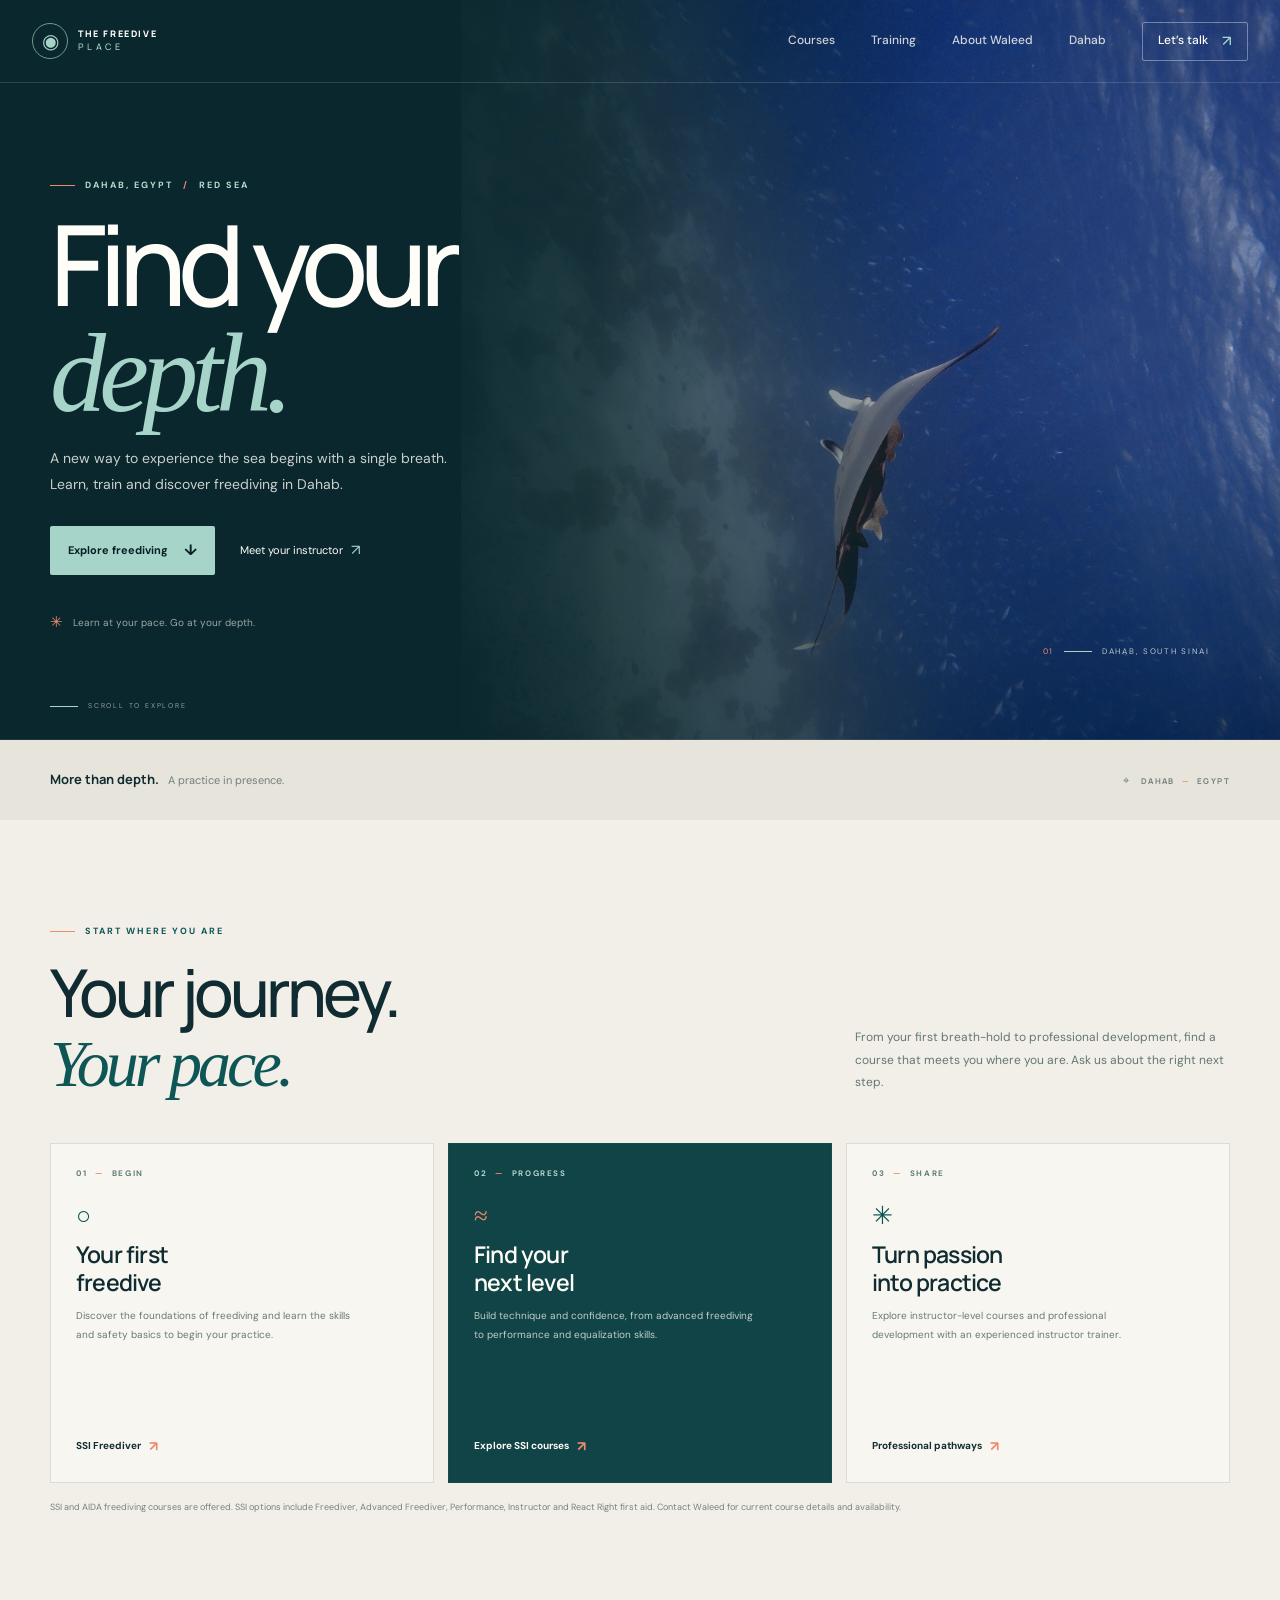
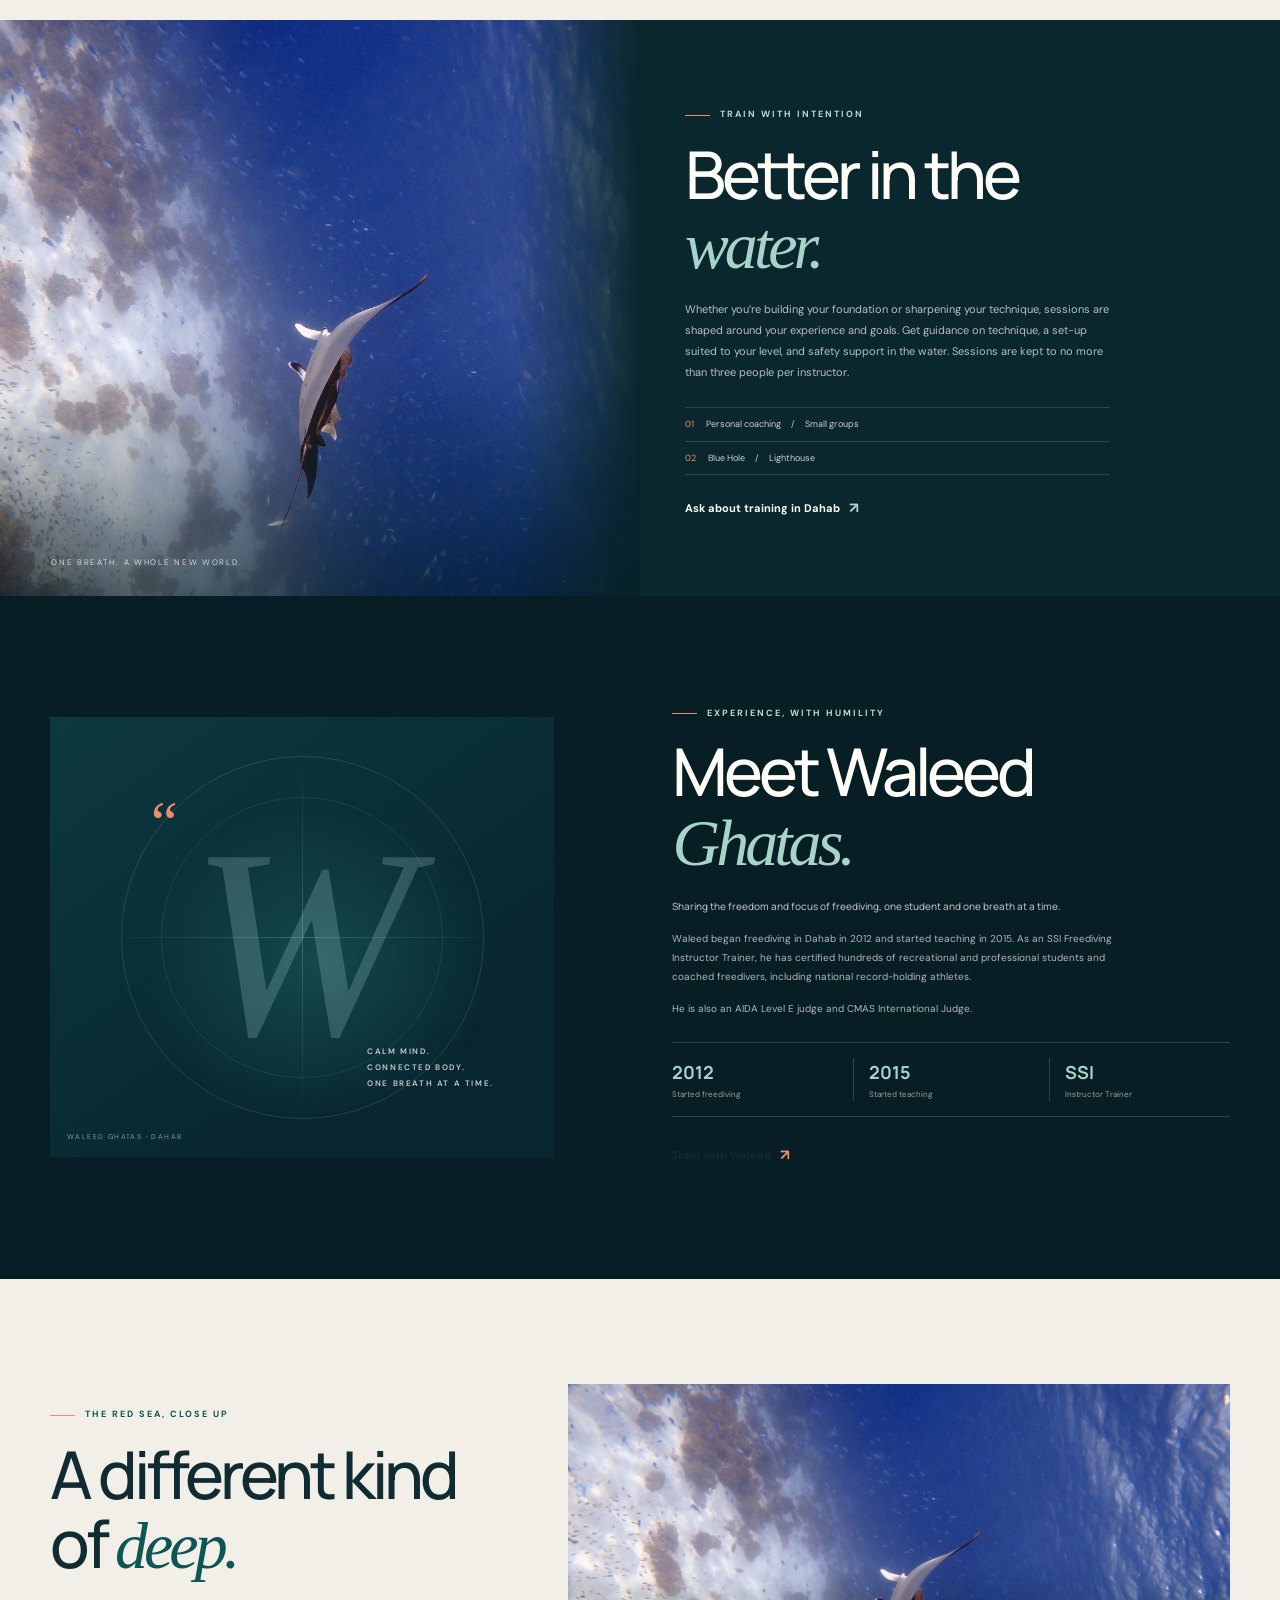
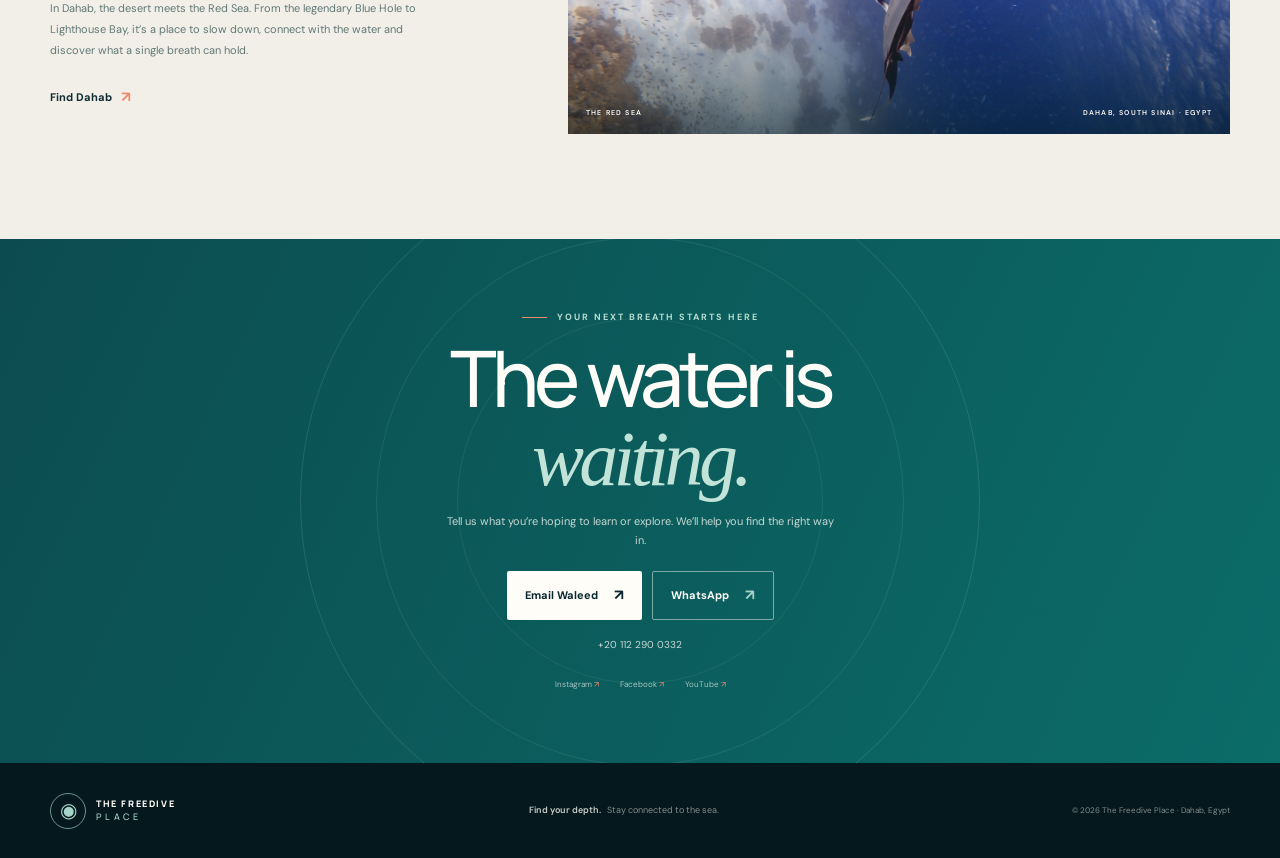
==== index.html @ df049357 "Build The Freedive Place website Co-authored-by: Copilot App <223556219+Copilot@users.noreply.github" ====
<!doctype html>
<html lang="en">
  <head>
    <meta charset="utf-8">
    <meta name="viewport" content="width=device-width, initial-scale=1">
    <meta name="theme-color" content="#09272d">
    <meta name="description" content="Learn and train with The Freedive Place in Dahab, Egypt. Freediving courses and personal coaching with SSI Instructor Trainer Waleed Ghatas.">
    <meta property="og:type" content="website">
    <meta property="og:title" content="The Freedive Place — Freediving in Dahab">
    <meta property="og:description" content="Find your depth in Dahab, Egypt. Learn and train with SSI Freediving Instructor Trainer Waleed Ghatas.">
    <meta property="og:url" content="https://www.thefreediveplace.com/">
    <meta property="og:image" content="https://www.thefreediveplace.com/assets/red-sea-hero.jpg">
    <title>The Freedive Place | Freediving in Dahab, Egypt</title>
    <link rel="canonical" href="https://www.thefreediveplace.com/">
    <link rel="icon" href="favicon.svg" type="image/svg+xml">
    <link rel="preconnect" href="https://fonts.googleapis.com">
    <link rel="preconnect" href="https://fonts.gstatic.com" crossorigin>
    <link href="https://fonts.googleapis.com/css2?family=DM+Sans:wght@400;500;600;700&family=Manrope:wght@400;500;600;700;800&display=swap" rel="stylesheet">
    <link rel="stylesheet" href="styles.css">
    <script type="application/ld+json">
      {
        "@context": "https://schema.org",
        "@type": "SportsActivityLocation",
        "name": "The Freedive Place",
        "url": "https://www.thefreediveplace.com/",
        "description": "Freediving courses and coaching in Dahab, Egypt.",
        "email": "thefreediveplace@gmail.com",
        "telephone": "+201122900332",
        "address": {
          "@type": "PostalAddress",
          "addressLocality": "Dahab",
          "addressCountry": "EG"
        },
        "founder": {
          "@type": "Person",
          "name": "Waleed Ghatas",
          "jobTitle": "SSI Freediving Instructor Trainer"
        },
        "sameAs": [
          "https://www.instagram.com/thefreediveplace/",
          "https://www.facebook.com/thefreediveplace/",
          "https://www.youtube.com/channel/UCHoZJzCYX-zK6I-40o0Cqgw"
        ]
      }
    </script>
    <script src="script.js" defer></script>
  </head>
  <body>
    <a class="skip-link" href="#main">Skip to content</a>

    <header class="site-header">
      <div class="header-inner">
        <a class="brand" href="#home" aria-label="The Freedive Place home">
          <span class="brand-icon" aria-hidden="true">◉</span>
          <span class="brand-name">THE FREEDIVE<br><span>PLACE</span></span>
        </a>
        <button class="menu-toggle" type="button" aria-expanded="false" aria-controls="site-navigation">
          <span class="sr-only">Open menu</span><span></span><span></span>
        </button>
        <nav class="site-nav" id="site-navigation" aria-label="Main navigation">
          <a href="#courses">Courses</a>
          <a href="#training">Training</a>
          <a href="#about">About Waleed</a>
          <a href="#dahab">Dahab</a>
          <a class="nav-contact" href="#contact">Let’s talk <span aria-hidden="true">↗</span></a>
        </nav>
      </div>
    </header>

    <main id="main">
      <section class="hero" id="home" aria-labelledby="hero-title">
        <img class="hero-photo" src="assets/red-sea-hero.jpg" alt="Freediver ascending through the clear blue water of Dahab" fetchpriority="high">
        <div class="hero-shade"></div>
        <div class="hero-content page-width">
          <p class="eyebrow"><span class="eyebrow-mark"></span> DAHAB, EGYPT <span class="eyebrow-separator">/</span> RED SEA</p>
          <h1 id="hero-title">Find your<br><em>depth.</em></h1>
          <p class="hero-description">A new way to experience the sea begins with a single breath. Learn, train and discover freediving in Dahab.</p>
          <div class="hero-actions">
            <a class="button button-primary" href="#courses">Explore freediving <span aria-hidden="true">↓</span></a>
            <a class="hero-link" href="#about">Meet your instructor <span aria-hidden="true">↗</span></a>
          </div>
          <div class="hero-note"><span aria-hidden="true">✳</span> Learn at your pace. Go at your depth.</div>
        </div>
        <div class="hero-index" aria-hidden="true"><span>01</span><i></i> DAHAB, SOUTH SINAI</div>
        <a class="scroll-cue" href="#courses" aria-label="Scroll to courses"><span></span> SCROLL TO EXPLORE</a>
      </section>

      <section class="intro-bar" aria-label="The Freedive Place">
        <div class="page-width intro-inner">
          <p>More than depth. <span>A practice in presence.</span></p>
          <p class="intro-location"><span aria-hidden="true">⌖</span> DAHAB <i>—</i> EGYPT</p>
        </div>
      </section>

      <section class="courses section-pad" id="courses" aria-labelledby="courses-title">
        <div class="page-width">
          <div class="section-heading">
            <div>
              <p class="eyebrow eyebrow-dark"><span class="eyebrow-mark"></span> START WHERE YOU ARE</p>
              <h2 id="courses-title">Your journey.<br><em>Your pace.</em></h2>
            </div>
            <p class="section-intro">From your first breath-hold to professional development, find a course that meets you where you are. Ask us about the right next step.</p>
          </div>

          <div class="course-grid">
            <article class="course-card">
              <span class="course-number">01 <i>—</i> BEGIN</span>
              <span class="course-icon" aria-hidden="true">○</span>
              <h3>Your first<br>freedive</h3>
              <p>Discover the foundations of freediving and learn the skills and safety basics to begin your practice.</p>
              <a href="#contact" class="card-link">SSI Freediver <span aria-hidden="true">↗</span></a>
            </article>
            <article class="course-card course-card-featured">
              <span class="course-number">02 <i>—</i> PROGRESS</span>
              <span class="course-icon" aria-hidden="true">≈</span>
              <h3>Find your<br>next level</h3>
              <p>Build technique and confidence, from advanced freediving to performance and equalization skills.</p>
              <a href="#contact" class="card-link">Explore SSI courses <span aria-hidden="true">↗</span></a>
            </article>
            <article class="course-card">
              <span class="course-number">03 <i>—</i> SHARE</span>
              <span class="course-icon" aria-hidden="true">✳</span>
              <h3>Turn passion<br>into practice</h3>
              <p>Explore instructor-level courses and professional development with an experienced instructor trainer.</p>
              <a href="#contact" class="card-link">Professional pathways <span aria-hidden="true">↗</span></a>
            </article>
          </div>
          <p class="course-footnote">SSI and AIDA freediving courses are offered. SSI options include Freediver, Advanced Freediver, Performance, Instructor and React Right first aid. Contact Waleed for current course details and availability.</p>
        </div>
      </section>

      <section class="training" id="training" aria-labelledby="training-title">
        <div class="training-image">
          <img src="assets/red-sea-hero.jpg" alt="" loading="lazy">
          <span class="image-caption">ONE BREATH. A WHOLE NEW WORLD.</span>
        </div>
        <div class="training-copy">
          <p class="eyebrow"><span class="eyebrow-mark"></span> TRAIN WITH INTENTION</p>
          <h2 id="training-title">Better in the<br><em>water.</em></h2>
          <p>Whether you’re building your foundation or sharpening your technique, sessions are shaped around your experience and goals. Get guidance on technique, a set-up suited to your level, and safety support in the water. Sessions are kept to no more than three people per instructor.</p>
          <p class="training-detail"><span>01</span> Personal coaching <span class="detail-divider">/</span> Small groups</p>
          <p class="training-detail"><span>02</span> Blue Hole <span class="detail-divider">/</span> Lighthouse</p>
          <a class="text-link text-link-light" href="#contact">Ask about training in Dahab <span aria-hidden="true">↗</span></a>
        </div>
      </section>

      <section class="about section-pad" id="about" aria-labelledby="about-title">
        <div class="page-width about-inner">
          <div class="about-visual" aria-hidden="true">
            <div class="about-ring"></div>
            <span class="about-initial">W</span>
            <span class="about-quote">“</span>
            <p>CALM MIND.<br>CONNECTED BODY.<br>ONE BREATH AT A TIME.</p>
            <span class="about-visual-caption">WALEED GHATAS <i>·</i> DAHAB</span>
          </div>
          <div class="about-copy">
            <p class="eyebrow"><span class="eyebrow-mark"></span> EXPERIENCE, WITH HUMILITY</p>
            <h2 id="about-title">Meet Waleed<br><em>Ghatas.</em></h2>
            <p class="about-lede">Sharing the freedom and focus of freediving, one student and one breath at a time.</p>
            <p>Waleed began freediving in Dahab in 2012 and started teaching in 2015. As an SSI Freediving Instructor Trainer, he has certified hundreds of recreational and professional students and coached freedivers, including national record-holding athletes.</p>
            <p>He is also an AIDA Level E judge and CMAS International Judge.</p>
            <div class="credentials">
              <div><strong>2012</strong><span>Started freediving</span></div>
              <div><strong>2015</strong><span>Started teaching</span></div>
              <div><strong>SSI</strong><span>Instructor Trainer</span></div>
            </div>
            <a class="text-link" href="#contact">Train with Waleed <span aria-hidden="true">↗</span></a>
          </div>
        </div>
      </section>

      <section class="dahab section-pad" id="dahab" aria-labelledby="dahab-title">
        <div class="page-width dahab-inner">
          <div class="dahab-copy">
            <p class="eyebrow eyebrow-dark"><span class="eyebrow-mark"></span> THE RED SEA, CLOSE UP</p>
            <h2 id="dahab-title">A different kind<br>of <em>deep.</em></h2>
            <p>In Dahab, the desert meets the Red Sea. From the legendary Blue Hole to Lighthouse Bay, it’s a place to slow down, connect with the water and discover what a single breath can hold.</p>
            <a class="text-link" href="https://maps.google.com/?q=Dahab%2C+South+Sinai%2C+Egypt" target="_blank" rel="noopener noreferrer">Find Dahab <span aria-hidden="true">↗</span></a>
          </div>
          <figure class="dahab-photo">
            <img src="assets/red-sea-hero.jpg" alt="A freediver suspended beneath the sunlit surface of the Red Sea" loading="lazy">
            <figcaption><span>THE RED SEA</span><span>DAHAB, SOUTH SINAI · EGYPT</span></figcaption>
          </figure>
        </div>
      </section>

      <section class="contact" id="contact" aria-labelledby="contact-title">
        <div class="contact-lines" aria-hidden="true"></div>
        <div class="contact-inner page-width">
          <p class="eyebrow"><span class="eyebrow-mark"></span> YOUR NEXT BREATH STARTS HERE</p>
          <h2 id="contact-title">The water is<br><em>waiting.</em></h2>
          <p>Tell us what you’re hoping to learn or explore. We’ll help you find the right way in.</p>
          <div class="contact-actions">
            <a class="button button-light" href="mailto:thefreediveplace@gmail.com">Email Waleed <span aria-hidden="true">↗</span></a>
            <a class="button button-outline" href="https://wa.me/201122900332" target="_blank" rel="noopener noreferrer">WhatsApp <span aria-hidden="true">↗</span></a>
          </div>
          <a class="contact-phone" href="tel:+201122900332">+20 112 290 0332</a>
          <div class="social-links" aria-label="Social media">
            <a href="https://www.instagram.com/thefreediveplace/" target="_blank" rel="noopener noreferrer">Instagram <span aria-hidden="true">↗</span></a>
            <a href="https://www.facebook.com/thefreediveplace/" target="_blank" rel="noopener noreferrer">Facebook <span aria-hidden="true">↗</span></a>
            <a href="https://www.youtube.com/channel/UCHoZJzCYX-zK6I-40o0Cqgw" target="_blank" rel="noopener noreferrer">YouTube <span aria-hidden="true">↗</span></a>
          </div>
        </div>
      </section>
    </main>

    <footer class="site-footer">
      <div class="page-width footer-inner">
        <a class="brand" href="#home" aria-label="The Freedive Place home">
          <span class="brand-icon" aria-hidden="true">◉</span>
          <span class="brand-name">THE FREEDIVE<br><span>PLACE</span></span>
        </a>
        <p>Find your depth. <span>Stay connected to the sea.</span></p>
        <span class="footer-copyright">© <span id="year">2026</span> The Freedive Place · Dahab, Egypt</span>
      </div>
    </footer>
  </body>
</html>
---- styles.css ----
:root {
  --night: #09272d;
  --night-deep: #061e24;
  --ocean: #0e5556;
  --teal: #a7d4c9;
  --coral: #ed8b6d;
  --sand: #f2efe8;
  --sand-deep: #e7e4db;
  --ink: #102c32;
  --muted: #617776;
  --white: #fffdf8;
  --width: 1180px;
  color-scheme: light;
  font-family: "DM Sans", sans-serif;
  font-synthesis: none;
  text-rendering: optimizeLegibility;
  -webkit-font-smoothing: antialiased;
  -moz-osx-font-smoothing: grayscale;
}

* { box-sizing: border-box; }
html { scroll-behavior: smooth; scroll-padding-top: 80px; }
body { margin: 0; background: var(--sand); color: var(--ink); font-size: 16px; line-height: 1.65; }
body, button { font-family: "DM Sans", sans-serif; }
a { color: inherit; text-decoration: none; }
button { color: inherit; }
::selection { background: var(--teal); color: var(--night); }

.page-width { width: min(var(--width), calc(100% - 64px)); margin-inline: auto; }
.sr-only, .skip-link:not(:focus) {
  position: absolute; width: 1px; height: 1px; padding: 0; margin: -1px;
  overflow: hidden; clip: rect(0, 0, 0, 0); white-space: nowrap; border: 0;
}
.skip-link:focus { position: fixed; z-index: 30; top: 12px; left: 12px; padding: 10px 14px; background: var(--white); color: var(--night); }

.site-header { position: absolute; z-index: 10; inset: 0 0 auto; color: var(--white); border-bottom: 1px solid rgb(255 255 255 / 14%); }
.header-inner { width: min(1320px, calc(100% - 64px)); height: 82px; margin-inline: auto; display: flex; align-items: center; justify-content: space-between; }
.brand { display: inline-flex; align-items: center; gap: 10px; }
.brand-icon { display: grid; width: 36px; height: 36px; place-items: center; border: 1px solid rgb(167 212 201 / 65%); border-radius: 50%; color: var(--teal); font-size: 20px; }
.brand-name { color: var(--white); font-family: Manrope, sans-serif; font-size: 9px; font-weight: 800; letter-spacing: 1.6px; line-height: 1.4; }
.brand-name span { color: var(--teal); font-weight: 500; letter-spacing: 3.3px; }
.site-nav { display: flex; align-items: center; gap: 36px; font-size: 12px; font-weight: 500; }
.site-nav > a:not(.nav-contact) { color: rgb(255 253 248 / 80%); transition: color .18s ease; }
.site-nav > a:not(.nav-contact):hover { color: var(--teal); }
.nav-contact { min-height: 39px; padding: 0 15px; display: inline-flex; align-items: center; gap: 14px; border: 1px solid rgb(255 255 255 / 36%); border-radius: 2px; }
.nav-contact span { color: var(--teal); font-size: 15px; }
.nav-contact:hover { border-color: var(--teal); background: rgb(167 212 201 / 9%); }
.menu-toggle { display: none; }

.hero { position: relative; min-height: 740px; overflow: hidden; display: flex; align-items: center; background: var(--night); color: var(--white); }
.hero-photo { position: absolute; inset: 0 0 0 36%; width: 64%; height: 100%; object-fit: cover; object-position: 53% 55%; }
.hero-shade { position: absolute; inset: 0; background: linear-gradient(90deg, #09272d 1%, #09272d 32%, rgb(9 39 45 / 88%) 46%, rgb(9 39 45 / 28%) 74%, rgb(9 39 45 / 19%) 100%), linear-gradient(0deg, rgb(4 24 29 / 42%), transparent 45%); }
.hero::after { position: absolute; inset: 0; border-bottom: 1px solid rgb(255 255 255 / 8%); content: ""; pointer-events: none; }
.hero-content { position: relative; z-index: 2; padding-top: 95px; padding-bottom: 22px; }
.eyebrow { margin: 0 0 19px; display: flex; align-items: center; gap: 10px; color: #b6ddd1; font-size: 9px; font-weight: 700; letter-spacing: 2px; line-height: 1.5; }
.eyebrow-mark { width: 25px; height: 1px; display: inline-block; background: var(--coral); }
.eyebrow-separator { color: var(--coral); }
h1, h2, h3, p { margin-top: 0; }
h1, h2, h3 { font-family: Manrope, sans-serif; text-wrap: balance; }
.hero h1 { margin: 0 0 18px; font-size: clamp(74px, 9vw, 112px); font-weight: 500; letter-spacing: -8px; line-height: .94; }
.hero h1 em, h2 em { color: var(--teal); font-family: Georgia, serif; font-weight: 400; letter-spacing: -.06em; }
.hero-description { max-width: 430px; margin-bottom: 28px; color: rgb(255 253 248 / 79%); font-size: 14px; line-height: 1.9; }
.hero-actions { display: flex; align-items: center; gap: 25px; }
.button { min-height: 49px; padding: 0 18px; display: inline-flex; justify-content: center; align-items: center; gap: 16px; border-radius: 2px; font-size: 11px; font-weight: 700; transition: transform .18s ease, background .18s ease, border-color .18s ease; }
.button:hover { transform: translateY(-2px); }
.button-primary { background: var(--teal); color: var(--night-deep); }
.button-primary:hover { background: #c6e5d9; }
.button-primary span, .button-light span, .button-outline span { font-size: 15px; }
.hero-link { display: inline-flex; align-items: center; gap: 8px; color: var(--white); font-size: 11px; }
.hero-link span { color: var(--teal); font-size: 15px; transition: transform .15s ease; }
.hero-link:hover span { transform: translate(2px, -2px); }
.hero-note { margin-top: 35px; color: rgb(255 253 248 / 60%); font-size: 10px; }
.hero-note span { padding-right: 7px; color: var(--coral); font-size: 15px; vertical-align: -1px; }
.hero-index { position: absolute; z-index: 2; right: 5.5%; bottom: 82px; display: flex; align-items: center; gap: 10px; color: rgb(255 253 248 / 72%); font-size: 8px; letter-spacing: 1.7px; }
.hero-index span { color: var(--coral); }
.hero-index i { width: 28px; height: 1px; background: var(--teal); }
.scroll-cue { position: absolute; z-index: 2; bottom: 28px; left: max(32px, calc((100vw - var(--width)) / 2)); display: flex; align-items: center; gap: 10px; color: rgb(255 253 248 / 56%); font-size: 7px; letter-spacing: 1.8px; }
.scroll-cue span { width: 28px; height: 1px; background: var(--teal); }

.intro-bar { background: var(--sand-deep); }
.intro-inner { min-height: 80px; display: flex; align-items: center; justify-content: space-between; gap: 20px; }
.intro-inner > p { margin: 0; font-family: Manrope, sans-serif; font-size: 13px; font-weight: 700; }
.intro-inner > p span { padding-left: 6px; color: #70817c; font-family: "DM Sans", sans-serif; font-size: 11px; font-weight: 400; }
.intro-location { color: #73817b; font-size: 8px !important; font-weight: 700 !important; letter-spacing: 1.4px; }
.intro-location span { padding-right: 7px; color: var(--coral); font-size: 15px; }
.intro-location i { padding-inline: 4px; color: var(--coral); font-style: normal; }

.section-pad { padding-block: 105px; }
.courses { background: var(--sand); }
.section-heading { margin-bottom: 45px; display: flex; align-items: end; justify-content: space-between; gap: 40px; }
.eyebrow-dark { color: var(--ocean); }
.section-heading h2, .dahab-copy h2 { margin-bottom: 0; font-size: clamp(44px, 5.6vw, 66px); font-weight: 500; letter-spacing: -4px; line-height: 1.05; }
.section-heading h2 em, .dahab-copy h2 em { color: var(--ocean); }
.section-intro { max-width: 375px; margin: 0 0 4px; color: var(--muted); font-size: 12px; line-height: 1.9; }
.course-grid { display: grid; grid-template-columns: repeat(3, minmax(0, 1fr)); gap: 14px; }
.course-card { position: relative; min-height: 340px; padding: 23px 25px 24px; display: flex; flex-direction: column; align-items: flex-start; border: 1px solid #dcdcd4; background: #f8f6f0; transition: box-shadow .18s ease, transform .18s ease; }
.course-card:hover { transform: translateY(-4px); box-shadow: 0 14px 30px rgb(9 39 45 / 9%); }
.course-card-featured { border-color: #174b4a; background: #104447; color: var(--white); }
.course-number { display: flex; align-items: center; gap: 8px; color: #607b79; font-size: 8px; font-weight: 700; letter-spacing: 1.6px; }
.course-number i { color: var(--coral); font-style: normal; }
.course-card-featured .course-number { color: #b6d4cd; }
.course-icon { margin: 23px 0 13px; color: var(--ocean); font-family: Georgia, serif; font-size: 25px; line-height: 1; }
.course-card-featured .course-icon { color: var(--coral); }
.course-card h3 { margin: 0 0 11px; font-size: 23px; font-weight: 600; letter-spacing: -.8px; line-height: 1.2; }
.course-card > p { max-width: 285px; margin-bottom: 18px; color: #677a77; font-size: 10px; line-height: 1.85; }
.course-card-featured > p { color: rgb(255 253 248 / 74%); }
.card-link { margin-top: auto; display: inline-flex; align-items: center; gap: 8px; font-size: 10px; font-weight: 700; }
.card-link span { color: var(--coral); font-size: 14px; transition: transform .15s ease; }
.card-link:hover span { transform: translate(2px, -2px); }
.course-footnote { margin: 17px 0 0; color: #75827d; font-size: 9px; line-height: 1.7; }

.training { min-height: 540px; display: grid; grid-template-columns: 1fr 1fr; background: var(--night); color: var(--white); }
.training-image { position: relative; min-height: 540px; overflow: hidden; }
.training-image::after { position: absolute; inset: 0; background: linear-gradient(0deg, rgb(6 30 36 / 68%), transparent 40%), linear-gradient(90deg, transparent 80%, var(--night)); content: ""; }
.training-image img { width: 100%; height: 100%; position: absolute; inset: 0; object-fit: cover; object-position: 50% 62%; }
.image-caption { position: absolute; z-index: 1; bottom: 27px; left: 8%; color: rgb(255 253 248 / 76%); font-size: 8px; letter-spacing: 1.7px; }
.training-copy { max-width: 520px; padding: 88px max(32px, calc((100vw - var(--width)) / 2)) 75px 7%; }
.training-copy .eyebrow { margin-bottom: 18px; }
.training-copy h2, .about-copy h2 { margin-bottom: 19px; font-size: clamp(46px, 5.6vw, 66px); font-weight: 500; letter-spacing: -4px; line-height: 1.04; }
.training-copy > p:not(.eyebrow):not(.training-detail) { margin-bottom: 24px; color: rgb(255 253 248 / 71%); font-size: 11px; line-height: 1.9; }
.training-detail { margin: 0; padding: 9px 0; border-top: 1px solid rgb(255 255 255 / 14%); color: rgb(255 253 248 / 79%); font-size: 9px; }
.training-detail span:first-child { padding-right: 10px; color: var(--coral); }
.training-detail .detail-divider { padding-inline: 8px; color: var(--teal); }
.training-detail:nth-of-type(4) { margin-bottom: 19px; border-bottom: 1px solid rgb(255 255 255 / 14%); }
.text-link { display: inline-flex; align-items: center; gap: 9px; color: var(--ink); font-size: 11px; font-weight: 700; }
.text-link span { color: var(--coral); font-size: 15px; transition: transform .15s ease; }
.text-link:hover span { transform: translate(2px, -2px); }
.text-link-light { color: var(--white); }
.text-link-light span { color: var(--teal); }

.about { overflow: hidden; background: var(--night-deep); color: var(--white); }
.about-inner { display: grid; grid-template-columns: .95fr 1.05fr; align-items: center; gap: 10%; }
.about-visual { position: relative; min-height: 440px; overflow: hidden; display: grid; place-items: center; background: radial-gradient(ellipse at 53% 56%, rgb(35 118 112 / 40%), transparent 46%), linear-gradient(145deg, #0d3840, #082630 75%); }
.about-visual::before, .about-visual::after { position: absolute; content: ""; pointer-events: none; }
.about-visual::before { top: 10%; left: 50%; width: 1px; height: 80%; background: linear-gradient(transparent, rgb(167 212 201 / 27%), transparent); }
.about-visual::after { top: 50%; left: 9%; width: 82%; height: 1px; background: linear-gradient(90deg, transparent, rgb(167 212 201 / 25%), transparent); }
.about-ring { position: absolute; width: 72%; aspect-ratio: 1; border: 1px solid rgb(167 212 201 / 15%); border-radius: 50%; }
.about-ring::after { position: absolute; inset: 11%; border: 1px solid rgb(167 212 201 / 10%); border-radius: 50%; content: ""; }
.about-initial { color: rgb(167 212 201 / 23%); font-family: Georgia, serif; font-size: clamp(200px, 24vw, 270px); font-style: italic; line-height: 1; transform: translateY(6px); }
.about-quote { position: absolute; z-index: 1; top: 17%; left: 20%; color: var(--coral); font-family: Georgia, serif; font-size: 60px; line-height: 1; }
.about-visual > p { position: absolute; right: 12%; bottom: 15%; margin: 0; color: rgb(255 253 248 / 77%); font-size: 8px; font-weight: 600; letter-spacing: 1.6px; line-height: 2; }
.about-visual-caption { position: absolute; bottom: 15px; left: 17px; color: rgb(255 253 248 / 51%); font-size: 7px; letter-spacing: 1.4px; }
.about-visual-caption i { color: var(--coral); font-style: normal; }
.about-copy { padding-block: 6px; }
.about-copy .eyebrow { margin-bottom: 17px; }
.about-copy h2 { color: var(--white); }
.about-copy h2 em { color: var(--teal); }
.about-copy > p:not(.eyebrow) { max-width: 470px; margin-bottom: 13px; color: rgb(255 253 248 / 69%); font-size: 10px; line-height: 1.9; }
.about-copy .about-lede { color: var(--teal); font-family: Manrope, sans-serif; font-size: 13px; font-weight: 500; line-height: 1.75; }
.credentials { margin: 24px 0; padding-block: 15px; display: flex; border-top: 1px solid rgb(255 255 255 / 16%); border-bottom: 1px solid rgb(255 255 255 / 16%); }
.credentials > div { min-width: 100px; display: flex; flex: 1; flex-direction: column; gap: 1px; }
.credentials > div + div { margin-left: 15px; padding-left: 15px; border-left: 1px solid rgb(255 255 255 / 16%); }
.credentials strong { color: var(--teal); font-family: Manrope, sans-serif; font-size: 18px; }
.credentials span { color: rgb(255 253 248 / 59%); font-size: 8px; }

.dahab { background: var(--sand); }
.dahab-inner { display: grid; grid-template-columns: .78fr 1.22fr; align-items: center; gap: 8%; }
.dahab-copy .eyebrow { margin-bottom: 18px; }
.dahab-copy h2 { margin-bottom: 18px; }
.dahab-copy > p:not(.eyebrow) { max-width: 390px; margin-bottom: 22px; color: var(--muted); font-size: 11px; line-height: 1.9; }
.dahab-photo { position: relative; min-height: 350px; margin: 0; overflow: hidden; background: #315f62; }
.dahab-photo::after { position: absolute; inset: 0; background: linear-gradient(0deg, rgb(6 30 36 / 65%), transparent 47%); content: ""; }
.dahab-photo img { width: 100%; height: 100%; position: absolute; inset: 0; object-fit: cover; object-position: 50% 52%; }
.dahab-photo figcaption { position: absolute; z-index: 1; right: 18px; bottom: 15px; left: 18px; display: flex; justify-content: space-between; gap: 10px; color: var(--white); font-size: 7px; font-weight: 600; letter-spacing: 1.2px; }

.contact { position: relative; overflow: hidden; background: linear-gradient(115deg, #0c4c50, #0b6c68); color: var(--white); text-align: center; }
.contact-lines { position: absolute; top: 50%; left: 50%; width: 680px; aspect-ratio: 1; border: 1px solid rgb(230 245 226 / 11%); border-radius: 50%; transform: translate(-50%, -50%); }
.contact-lines::before, .contact-lines::after { position: absolute; inset: 11%; border: 1px solid rgb(230 245 226 / 9%); border-radius: 50%; content: ""; }
.contact-lines::after { inset: 23%; border-color: rgb(230 245 226 / 7%); }
.contact-inner { position: relative; z-index: 1; min-height: 460px; padding-block: 72px; display: flex; flex-direction: column; align-items: center; justify-content: center; }
.contact .eyebrow { margin-bottom: 14px; }
.contact h2 { margin-bottom: 14px; font-size: clamp(55px, 7vw, 78px); font-weight: 500; letter-spacing: -5px; line-height: 1; }
.contact h2 em { color: #c2e4d8; }
.contact-inner > p:not(.eyebrow) { max-width: 400px; margin-bottom: 22px; color: rgb(255 253 248 / 77%); font-size: 11px; }
.contact-actions { display: flex; gap: 10px; }
.button-light { background: var(--white); color: var(--night); }
.button-light:hover { background: #e3f1e9; }
.button-outline { border: 1px solid rgb(255 255 255 / 47%); color: var(--white); }
.button-outline span { color: var(--teal); }
.button-outline:hover { border-color: var(--teal); background: rgb(167 212 201 / 9%); }
.contact-phone { margin-top: 17px; color: rgb(255 253 248 / 78%); font-size: 10px; }
.social-links { margin-top: 25px; display: flex; gap: 21px; }
.social-links a { color: rgb(255 253 248 / 63%); font-size: 8px; }
.social-links a span { color: var(--coral); }
.social-links a:hover { color: var(--white); }

.site-footer { background: #04181d; color: var(--white); }
.footer-inner { min-height: 95px; display: flex; align-items: center; justify-content: space-between; gap: 20px; }
.footer-inner > p { margin: 0; color: rgb(255 253 248 / 79%); font-size: 9px; font-weight: 600; }
.footer-inner > p span { padding-left: 4px; color: rgb(255 253 248 / 51%); font-weight: 400; }
.footer-copyright { color: rgb(255 253 248 / 51%); font-size: 8px; }
:focus-visible { outline: 2px solid var(--coral); outline-offset: 4px; }

@media (max-width: 900px) {
  .page-width, .header-inner { width: calc(100% - 48px); }
  .site-nav { gap: 20px; font-size: 11px; }
  .hero { min-height: 680px; }
  .hero-photo { left: 31%; width: 69%; }
  .hero h1 { font-size: clamp(75px, 10vw, 94px); }
  .section-pad { padding-block: 82px; }
  .course-card { min-height: 350px; padding-inline: 19px; }
  .training, .training-image { min-height: 490px; }
  .training-copy { padding-top: 68px; padding-right: 24px; }
  .about-inner { gap: 6%; }
  .about-visual { min-height: 390px; }
  .dahab-inner { gap: 5%; }
}

@media (max-width: 680px) {
  html { scroll-padding-top: 70px; }
  .page-width, .header-inner { width: calc(100% - 40px); }
  .header-inner { height: 70px; }
  .menu-toggle { position: relative; z-index: 12; width: 40px; height: 40px; padding: 0; display: flex; flex-direction: column; align-items: center; justify-content: center; gap: 6px; border: 1px solid rgb(255 255 255 / 30%); border-radius: 50%; background: transparent; cursor: pointer; }
  .menu-toggle span:not(.sr-only) { width: 15px; height: 1px; background: var(--white); transition: transform .16s ease; }
  .menu-toggle[aria-expanded="true"] span:nth-last-child(2) { transform: translateY(3.5px) rotate(45deg); }
  .menu-toggle[aria-expanded="true"] span:last-child { transform: translateY(-3.5px) rotate(-45deg); }
  .site-nav { position: absolute; inset: 70px 0 auto; padding: 8px 20px 21px; display: none; flex-direction: column; align-items: stretch; gap: 0; background: #071f25; border-bottom: 1px solid rgb(255 255 255 / 14%); font-size: 13px; }
  .site-nav.is-open { display: flex; }
  .site-nav > a:not(.nav-contact) { padding: 11px 4px; border-bottom: 1px solid rgb(255 255 255 / 9%); }
  .nav-contact { margin-top: 14px; justify-content: space-between; }
  .hero { min-height: 790px; align-items: flex-start; }
  .hero-photo { inset: 0; width: 100%; height: 100%; object-position: 56% 47%; }
  .hero-shade { background: linear-gradient(90deg, rgb(9 39 45 / 93%), rgb(9 39 45 / 72%) 55%, rgb(9 39 45 / 22%)), linear-gradient(0deg, #09272d 0%, rgb(9 39 45 / 25%) 52%, rgb(9 39 45 / 30%)); }
  .hero-content { padding-top: 137px; padding-bottom: 80px; }
  .eyebrow { margin-bottom: 15px; font-size: 8px; letter-spacing: 1.7px; }
  .hero h1 { margin-bottom: 15px; font-size: clamp(77px, 19vw, 104px); letter-spacing: -6px; }
  .hero-description { max-width: 370px; font-size: 12px; }
  .hero-actions { gap: 16px; }
  .button { min-height: 46px; padding-inline: 13px; gap: 11px; font-size: 10px; }
  .hero-link { gap: 6px; font-size: 10px; }
  .hero-note { margin-top: 25px; font-size: 9px; }
  .hero-index { right: 20px; bottom: 32px; font-size: 7px; }
  .scroll-cue { bottom: 34px; left: 20px; font-size: 6px; }
  .intro-inner { min-height: 83px; align-items: flex-start; justify-content: center; flex-direction: column; gap: 2px; }
  .intro-inner > p { font-size: 11px; }
  .intro-inner > p span { font-size: 9px; }
  .intro-location { font-size: 7px !important; }
  .section-pad { padding-block: 67px; }
  .section-heading { margin-bottom: 28px; align-items: flex-start; flex-direction: column; gap: 14px; }
  .section-heading h2, .dahab-copy h2 { font-size: clamp(44px, 12vw, 58px); letter-spacing: -3px; }
  .section-intro { max-width: 430px; margin: 0; font-size: 10px; }
  .course-grid { grid-template-columns: 1fr; gap: 10px; }
  .course-card { min-height: 300px; padding: 20px 22px; }
  .course-icon { margin: 17px 0 11px; }
  .course-card h3 { font-size: 22px; }
  .course-card > p { max-width: 350px; font-size: 10px; }
  .course-footnote { font-size: 8px; }
  .training { grid-template-columns: 1fr; }
  .training-image { min-height: 330px; }
  .training-image::after { background: linear-gradient(0deg, rgb(6 30 36 / 48%), transparent 48%); }
  .training-image img { object-position: 50% 56%; }
  .image-caption { bottom: 18px; left: 20px; font-size: 7px; }
  .training-copy { max-width: none; padding: 44px 20px 55px; }
  .training-copy h2, .about-copy h2 { font-size: 52px; letter-spacing: -3px; }
  .training-copy > p:not(.eyebrow):not(.training-detail) { font-size: 10px; }
  .training-detail { font-size: 8px; }
  .about-inner { grid-template-columns: 1fr; gap: 32px; }
  .about-visual { min-height: 330px; }
  .about-initial { font-size: 210px; }
  .about-quote { top: 16%; left: 19%; font-size: 50px; }
  .about-visual > p { right: 11%; bottom: 13%; font-size: 7px; }
  .about-copy h2 { font-size: 54px; }
  .about-copy > p:not(.eyebrow) { font-size: 9px; }
  .about-copy .about-lede { font-size: 11px; }
  .credentials { margin-block: 20px; padding-block: 13px; }
  .credentials > div { min-width: 0; }
  .credentials > div + div { margin-left: 10px; padding-left: 10px; }
  .credentials strong { font-size: 16px; }
  .credentials span { font-size: 7px; }
  .dahab-inner { grid-template-columns: 1fr; gap: 27px; }
  .dahab-copy > p:not(.eyebrow) { font-size: 10px; }
  .dahab-photo { min-height: 270px; }
  .dahab-photo figcaption { right: 12px; left: 12px; font-size: 6px; }
  .contact-inner { min-height: 415px; padding-block: 58px; }
  .contact-lines { width: 520px; }
  .contact h2 { font-size: 61px; letter-spacing: -4px; }
  .contact-inner > p:not(.eyebrow) { max-width: 320px; font-size: 9px; }
  .contact-actions { gap: 8px; }
  .social-links { gap: 16px; }
  .social-links a { font-size: 7px; }
  .footer-inner { min-height: 0; padding-block: 20px; align-items: flex-start; flex-direction: column; gap: 9px; }
  .footer-inner > p { font-size: 8px; }
  .footer-copyright { font-size: 7px; }
}

@media (max-width: 365px) {
  .page-width, .header-inner { width: calc(100% - 32px); }
  .hero-actions { gap: 11px; }
  .button { padding-inline: 10px; gap: 8px; }
  .hero-link { font-size: 9px; }
}

@media (prefers-reduced-motion: reduce) {
  *, *::before, *::after { scroll-behavior: auto !important; transition-duration: .01ms !important; animation-duration: .01ms !important; animation-iteration-count: 1 !important; }
}
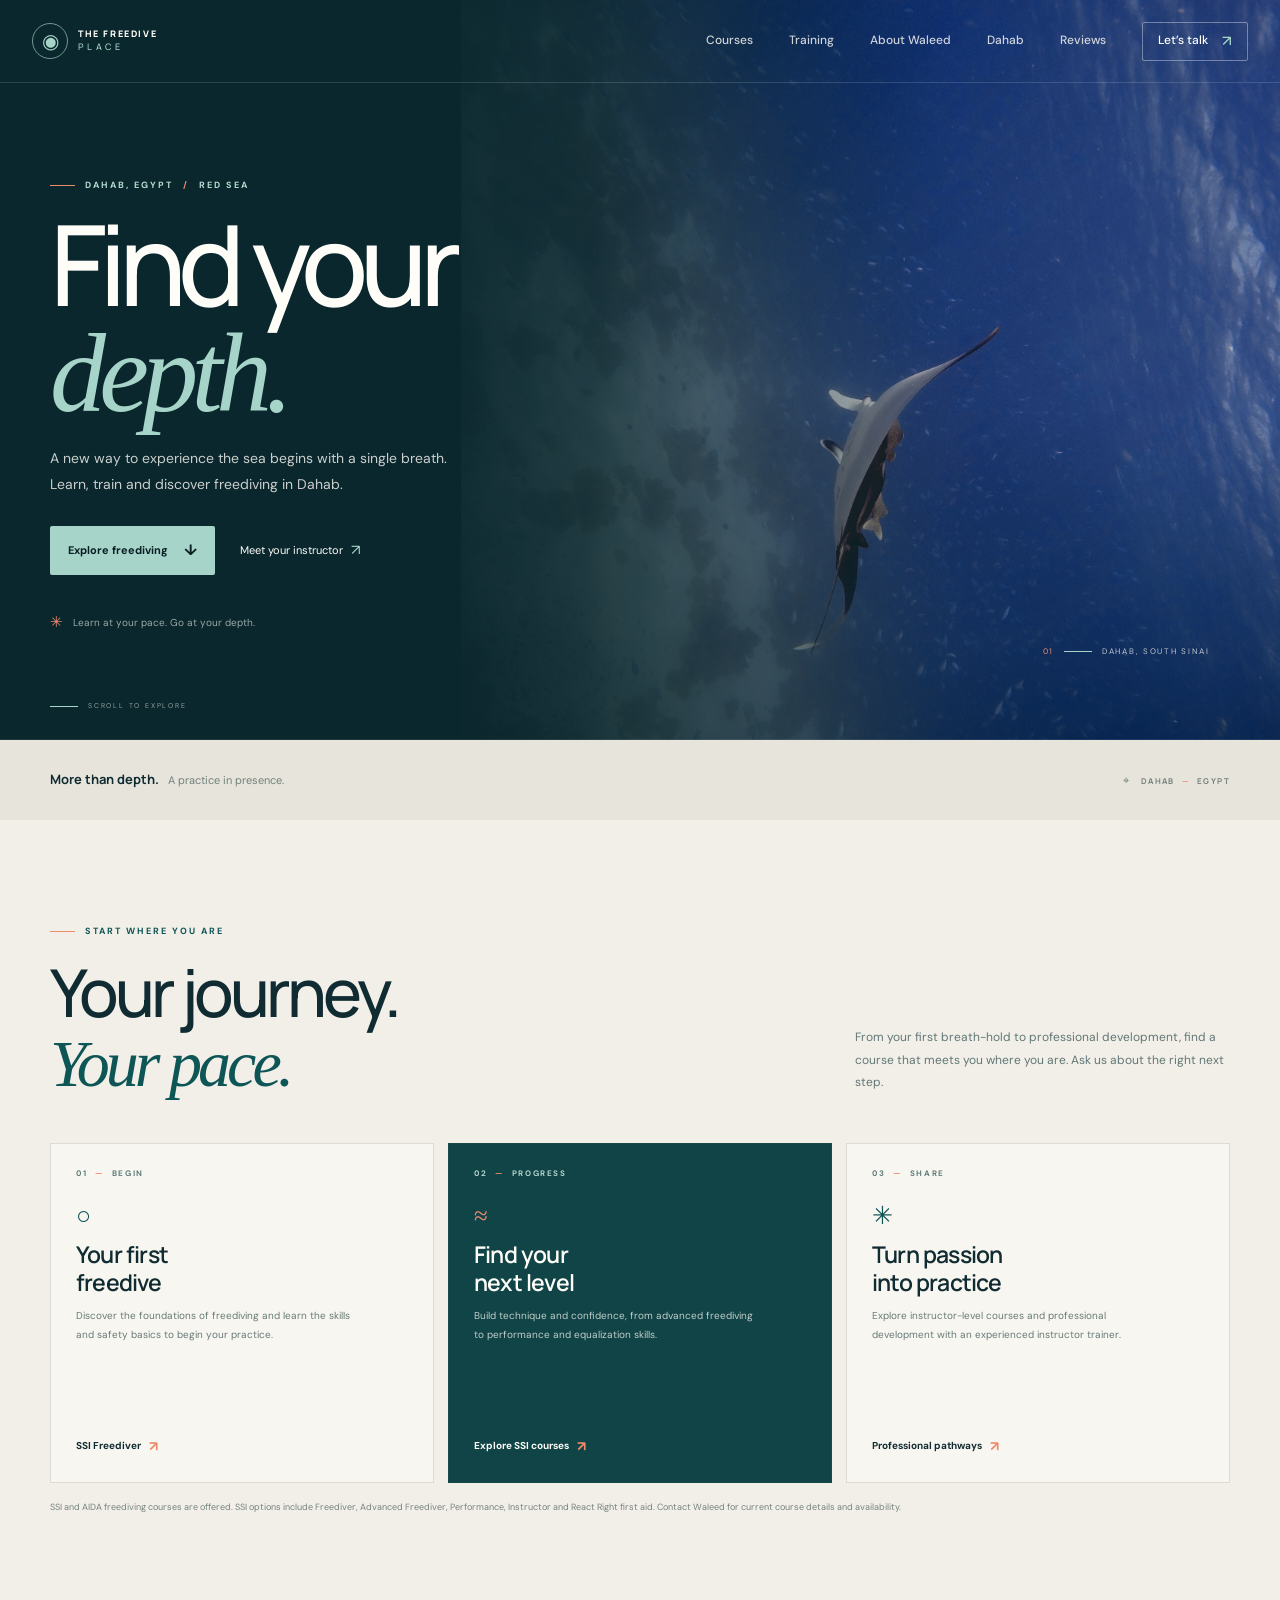
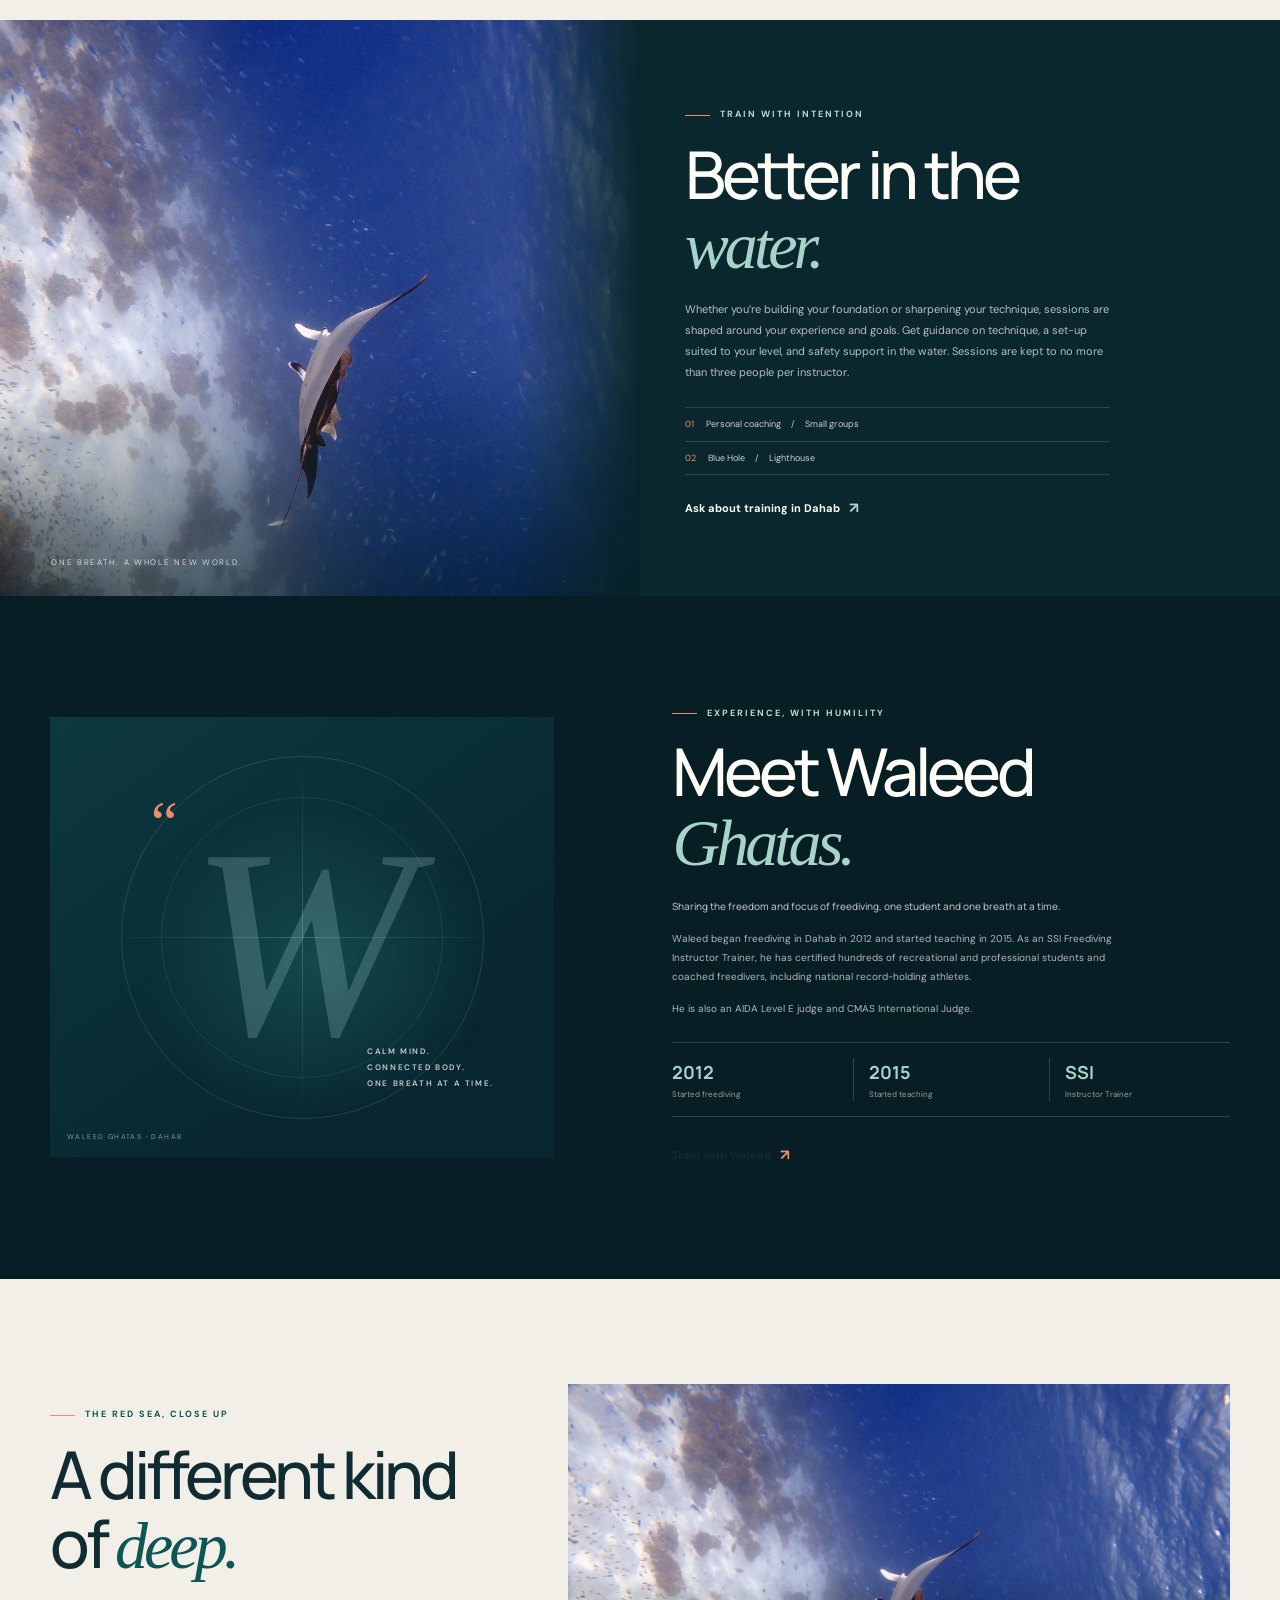
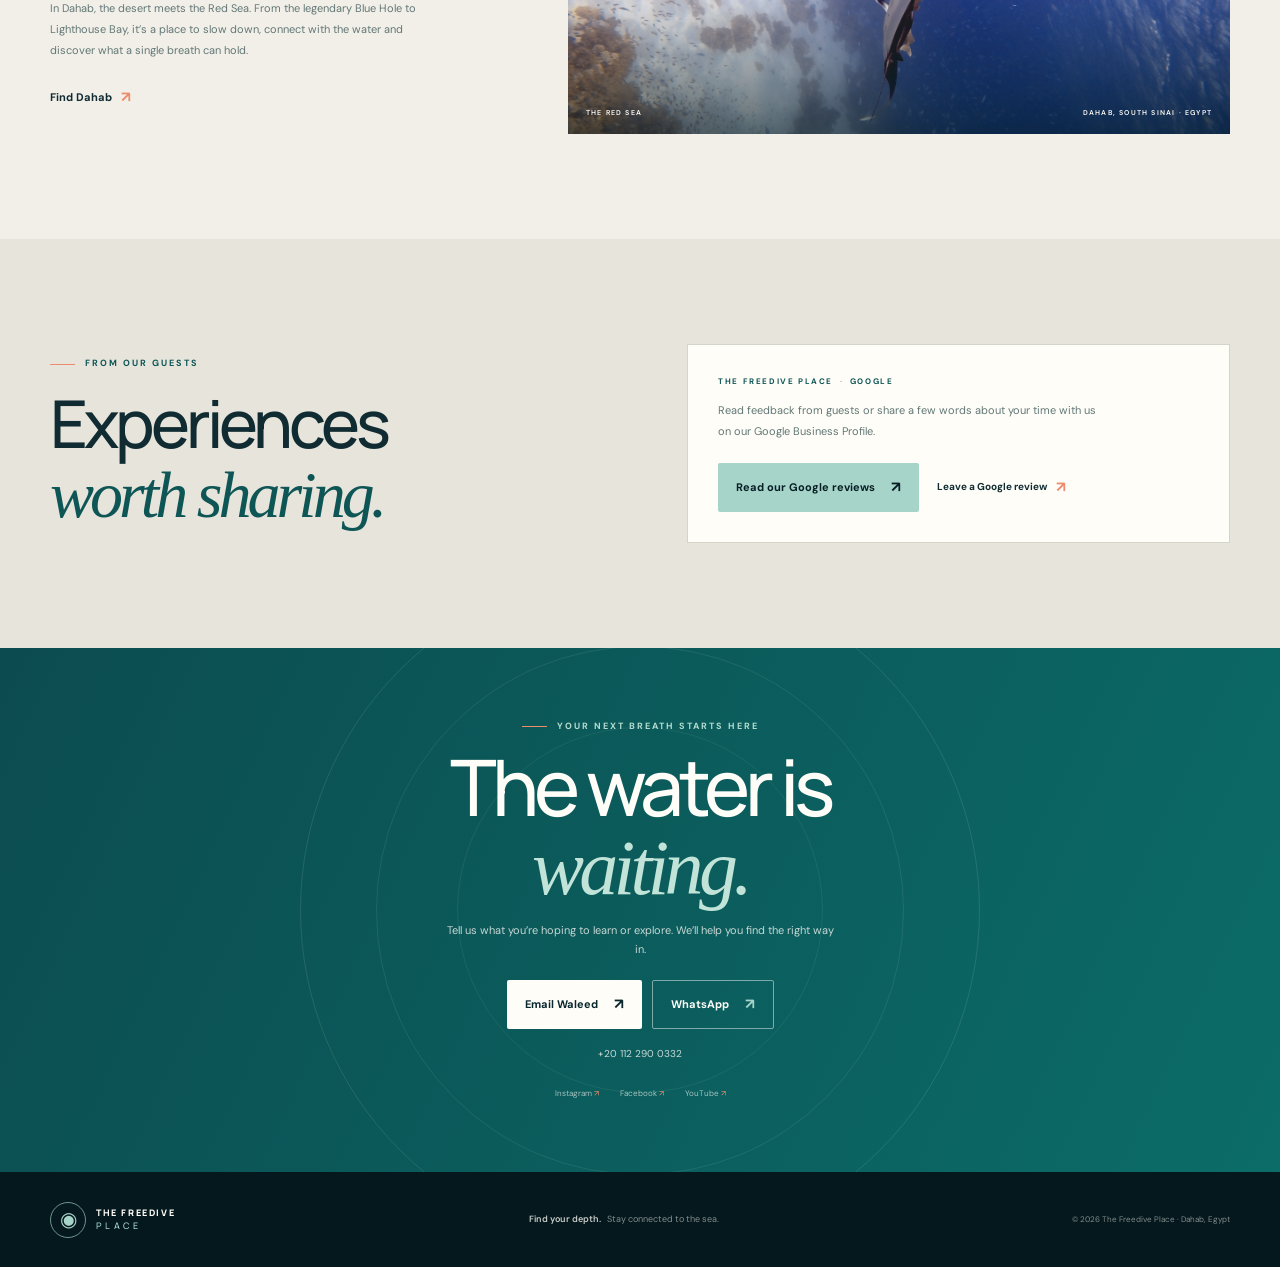
==== commit 00242314: "Add Google reviews section Co-authored-by: Copilot App <223556219+Copilot@users.noreply.github.com>" ====
--- a/index.html
+++ b/index.html
@@ -62,6 +62,7 @@
           <a href="#training">Training</a>
           <a href="#about">About Waleed</a>
           <a href="#dahab">Dahab</a>
+          <a href="#reviews">Reviews</a>
           <a class="nav-contact" href="#contact">Let’s talk <span aria-hidden="true">↗</span></a>
         </nav>
       </div>
@@ -184,6 +185,23 @@
         </div>
       </section>
 
+      <section class="reviews section-pad" id="reviews" aria-labelledby="reviews-title">
+        <div class="page-width reviews-inner">
+          <div class="reviews-copy">
+            <p class="eyebrow eyebrow-dark"><span class="eyebrow-mark"></span> FROM OUR GUESTS</p>
+            <h2 id="reviews-title">Experiences<br><em>worth sharing.</em></h2>
+          </div>
+          <div class="reviews-panel">
+            <p class="reviews-label">THE FREEDIVE PLACE <span>·</span> GOOGLE</p>
+            <p>Read feedback from guests or share a few words about your time with us on our Google Business Profile.</p>
+            <div class="reviews-actions">
+              <a class="button button-primary" href="https://www.google.com/maps/place/the+freedive+place/@28.4959931,34.5138901,17z/data=!3m1!4b1!4m6!3m5!1s0x15ab4bf6a19db891:0xb374a84429131dc3!8m2!3d28.4959884!4d34.516465!16s%2Fg%2F11k43y_btk" target="_blank" rel="noopener noreferrer">Read our Google reviews <span aria-hidden="true">↗</span></a>
+              <a class="text-link" href="https://www.google.com/maps/place/the+freedive+place/@28.4959931,34.5138901,17z/data=!3m1!4b1!4m6!3m5!1s0x15ab4bf6a19db891:0xb374a84429131dc3!8m2!3d28.4959884!4d34.516465!16s%2Fg%2F11k43y_btk" target="_blank" rel="noopener noreferrer">Leave a Google review <span aria-hidden="true">↗</span></a>
+            </div>
+          </div>
+        </div>
+      </section>
+
       <section class="contact" id="contact" aria-labelledby="contact-title">
         <div class="contact-lines" aria-hidden="true"></div>
         <div class="contact-inner page-width">
--- a/styles.css
+++ b/styles.css
@@ -162,6 +162,18 @@
 .dahab-photo::after { position: absolute; inset: 0; background: linear-gradient(0deg, rgb(6 30 36 / 65%), transparent 47%); content: ""; }
 .dahab-photo img { width: 100%; height: 100%; position: absolute; inset: 0; object-fit: cover; object-position: 50% 52%; }
 .dahab-photo figcaption { position: absolute; z-index: 1; right: 18px; bottom: 15px; left: 18px; display: flex; justify-content: space-between; gap: 10px; color: var(--white); font-size: 7px; font-weight: 600; letter-spacing: 1.2px; }
+
+.reviews { background: var(--sand-deep); }
+.reviews-inner { display: grid; grid-template-columns: 1fr 1fr; align-items: center; gap: 8%; }
+.reviews-copy .eyebrow { margin-bottom: 18px; }
+.reviews-copy h2 { margin-bottom: 0; font-size: clamp(44px, 5.6vw, 66px); font-weight: 500; letter-spacing: -4px; line-height: 1.05; }
+.reviews-copy h2 em { color: var(--ocean); }
+.reviews-panel { padding: 30px; border: 1px solid #d5d3ca; background: var(--white); }
+.reviews-label { margin-bottom: 12px; color: var(--ocean); font-size: 8px; font-weight: 700; letter-spacing: 1.6px; }
+.reviews-label span { padding-inline: 3px; color: var(--coral); }
+.reviews-panel > p:not(.reviews-label) { max-width: 390px; margin-bottom: 21px; color: var(--muted); font-size: 11px; line-height: 1.9; }
+.reviews-actions { display: flex; flex-wrap: wrap; align-items: center; gap: 18px; }
+.reviews-actions .text-link { font-size: 10px; }
 
 .contact { position: relative; overflow: hidden; background: linear-gradient(115deg, #0c4c50, #0b6c68); color: var(--white); text-align: center; }
 .contact-lines { position: absolute; top: 50%; left: 50%; width: 680px; aspect-ratio: 1; border: 1px solid rgb(230 245 226 / 11%); border-radius: 50%; transform: translate(-50%, -50%); }
@@ -271,6 +283,11 @@
   .dahab-copy > p:not(.eyebrow) { font-size: 10px; }
   .dahab-photo { min-height: 270px; }
   .dahab-photo figcaption { right: 12px; left: 12px; font-size: 6px; }
+  .reviews-inner { grid-template-columns: 1fr; gap: 24px; }
+  .reviews-copy h2 { font-size: clamp(44px, 12vw, 58px); letter-spacing: -3px; }
+  .reviews-panel { padding: 22px; }
+  .reviews-panel > p:not(.reviews-label) { font-size: 10px; }
+  .reviews-actions { gap: 13px; }
   .contact-inner { min-height: 415px; padding-block: 58px; }
   .contact-lines { width: 520px; }
   .contact h2 { font-size: 61px; letter-spacing: -4px; }
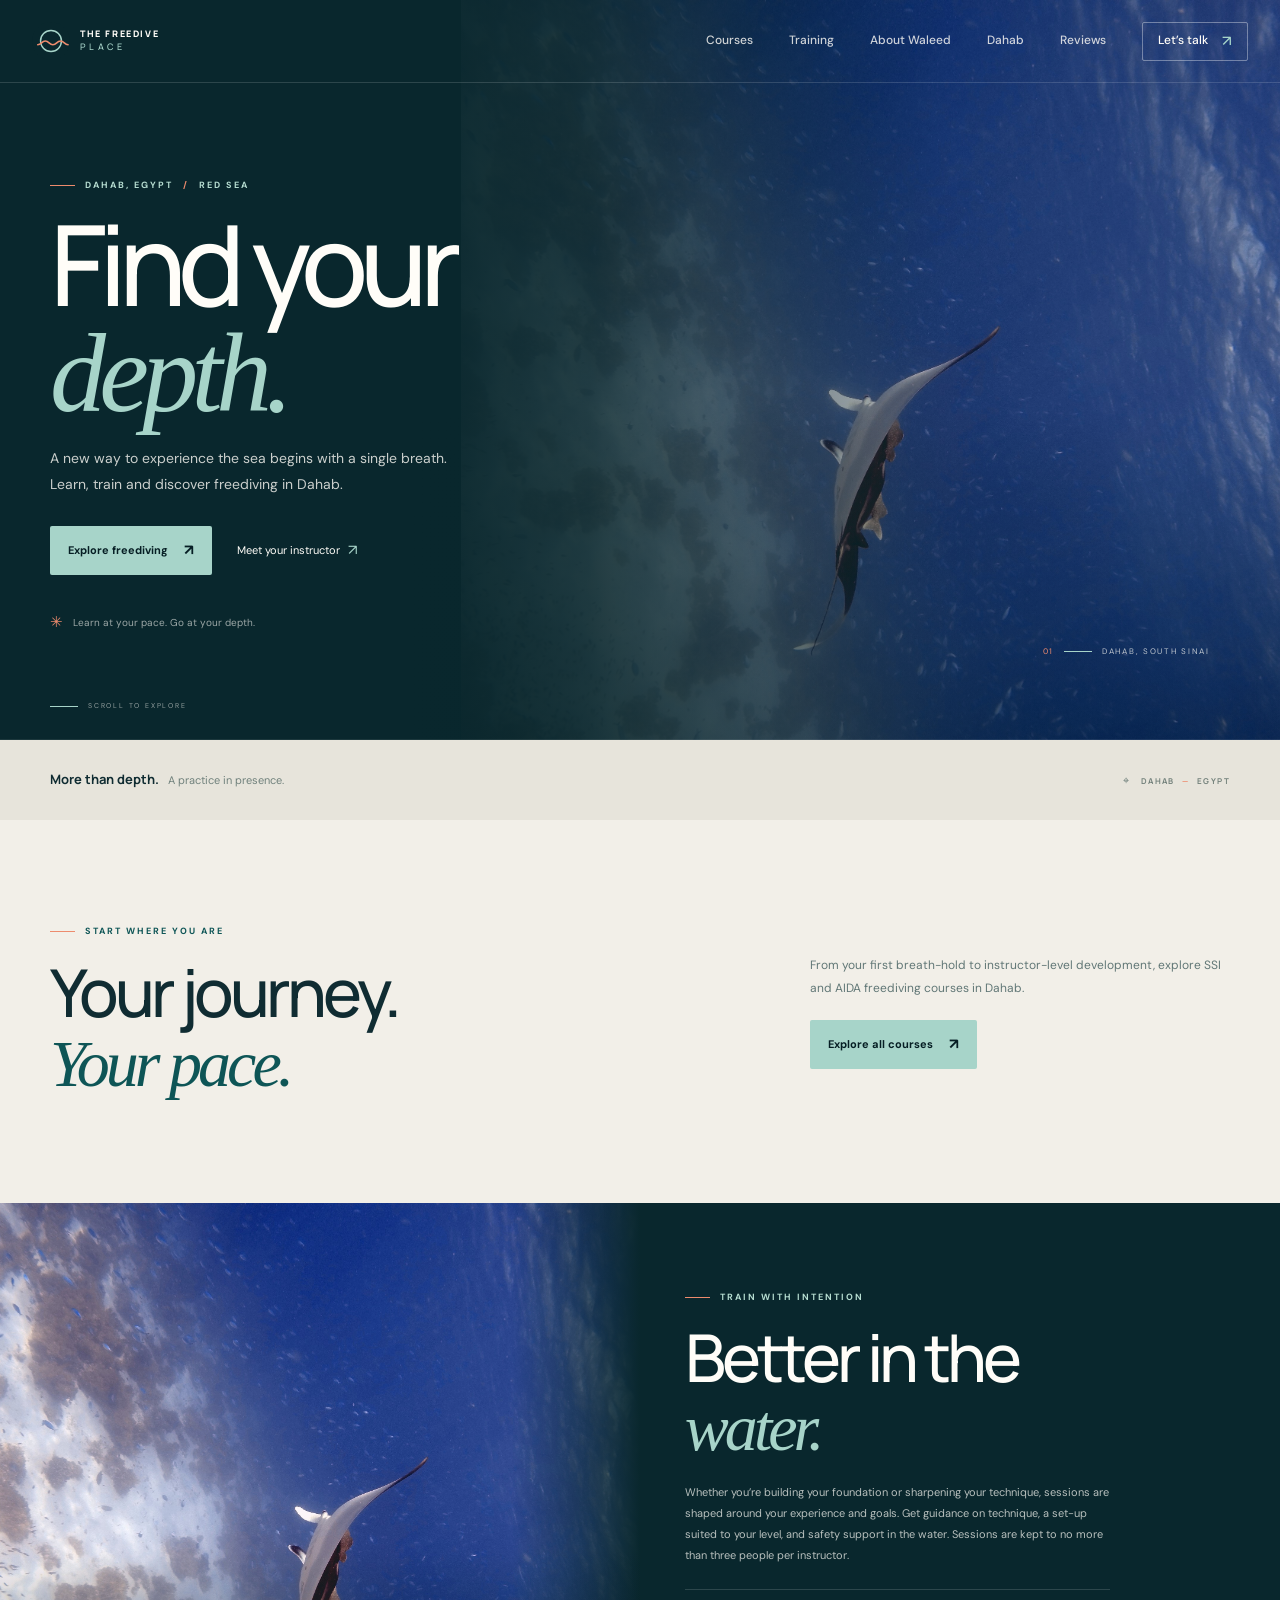
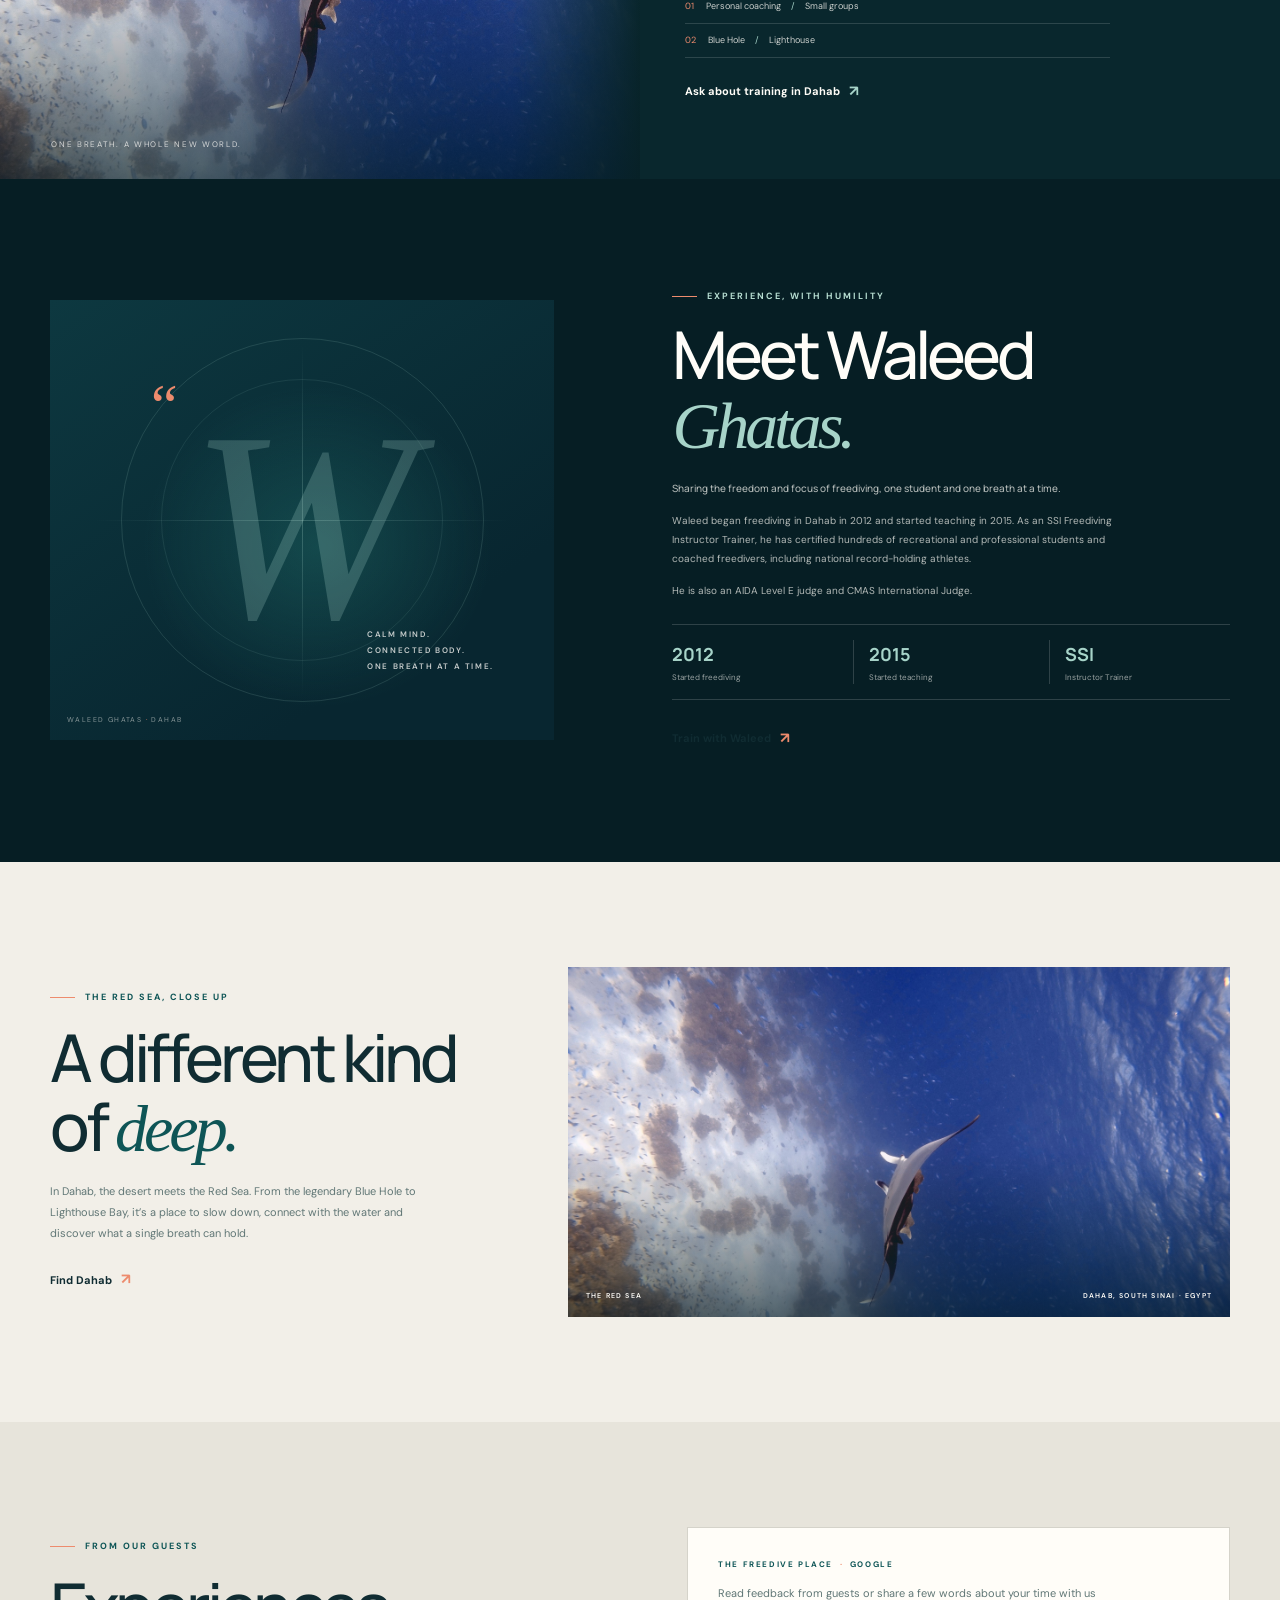
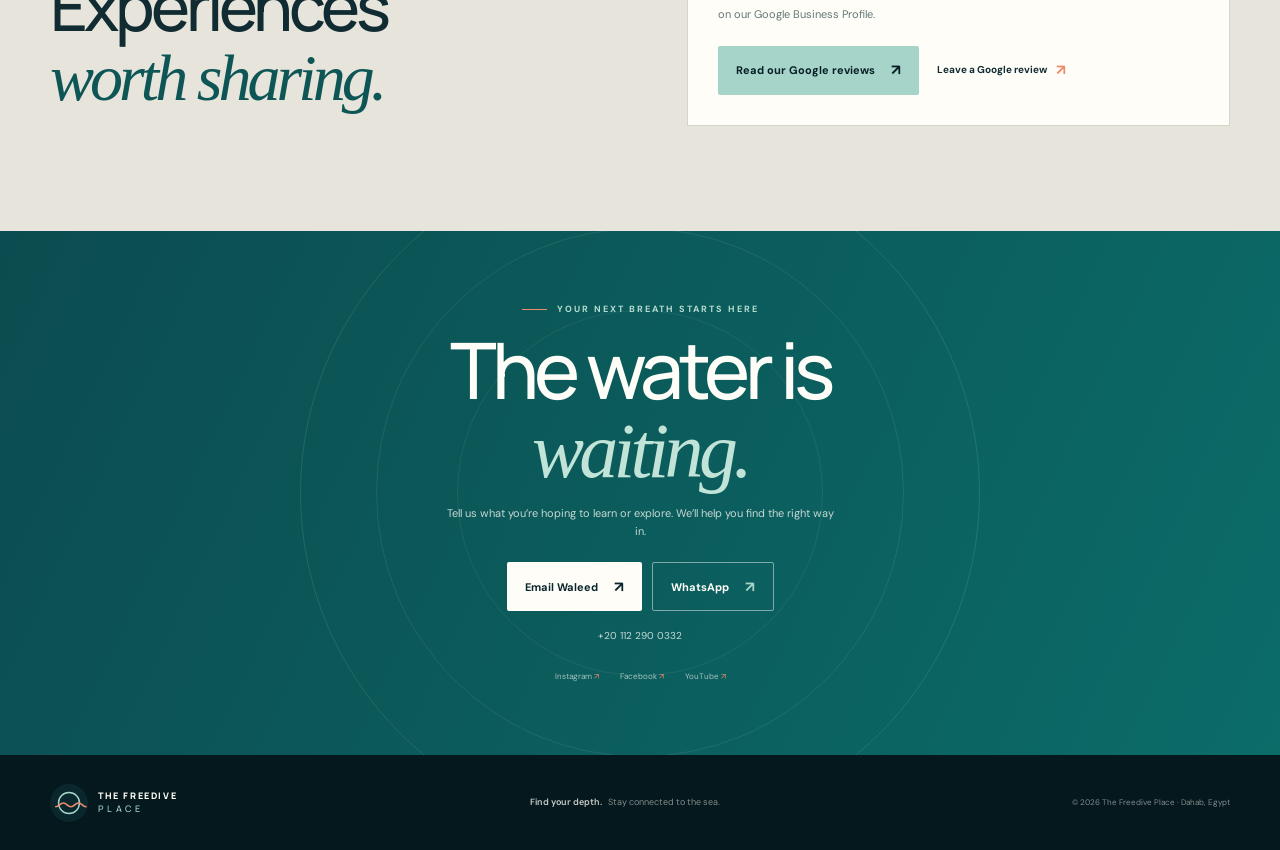
==== commit 934284e6: "Add dedicated courses page and logo header Co-authored-by: Copilot App <223556219+Copilot@users.nore" ====
--- a/index.html
+++ b/index.html
@@ -4,7 +4,7 @@
     <meta charset="utf-8">
     <meta name="viewport" content="width=device-width, initial-scale=1">
     <meta name="theme-color" content="#09272d">
-    <meta name="description" content="Learn and train with The Freedive Place in Dahab, Egypt. Freediving courses and personal coaching with SSI Instructor Trainer Waleed Ghatas.">
+    <meta name="description" content="Learn and train with The Freedive Place in Dahab, Egypt. Explore freediving courses and personal coaching with SSI Instructor Trainer Waleed Ghatas.">
     <meta property="og:type" content="website">
     <meta property="og:title" content="The Freedive Place — Freediving in Dahab">
     <meta property="og:description" content="Find your depth in Dahab, Egypt. Learn and train with SSI Freediving Instructor Trainer Waleed Ghatas.">
@@ -51,14 +51,14 @@
     <header class="site-header">
       <div class="header-inner">
         <a class="brand" href="#home" aria-label="The Freedive Place home">
-          <span class="brand-icon" aria-hidden="true">◉</span>
+          <img class="brand-logo" src="favicon.svg" alt="The Freedive Place logo">
           <span class="brand-name">THE FREEDIVE<br><span>PLACE</span></span>
         </a>
-        <button class="menu-toggle" type="button" aria-expanded="false" aria-controls="site-navigation">
+        <button class="menu-toggle" type="button" aria-label="Open navigation menu" aria-expanded="false" aria-controls="site-navigation">
           <span class="sr-only">Open menu</span><span></span><span></span>
         </button>
         <nav class="site-nav" id="site-navigation" aria-label="Main navigation">
-          <a href="#courses">Courses</a>
+          <a href="courses.html">Courses</a>
           <a href="#training">Training</a>
           <a href="#about">About Waleed</a>
           <a href="#dahab">Dahab</a>
@@ -77,7 +77,7 @@
           <h1 id="hero-title">Find your<br><em>depth.</em></h1>
           <p class="hero-description">A new way to experience the sea begins with a single breath. Learn, train and discover freediving in Dahab.</p>
           <div class="hero-actions">
-            <a class="button button-primary" href="#courses">Explore freediving <span aria-hidden="true">↓</span></a>
+            <a class="button button-primary" href="courses.html">Explore freediving <span aria-hidden="true">↗</span></a>
             <a class="hero-link" href="#about">Meet your instructor <span aria-hidden="true">↗</span></a>
           </div>
           <div class="hero-note"><span aria-hidden="true">✳</span> Learn at your pace. Go at your depth.</div>
@@ -95,38 +95,16 @@
 
       <section class="courses section-pad" id="courses" aria-labelledby="courses-title">
         <div class="page-width">
-          <div class="section-heading">
+          <div class="courses-teaser">
             <div>
               <p class="eyebrow eyebrow-dark"><span class="eyebrow-mark"></span> START WHERE YOU ARE</p>
               <h2 id="courses-title">Your journey.<br><em>Your pace.</em></h2>
             </div>
-            <p class="section-intro">From your first breath-hold to professional development, find a course that meets you where you are. Ask us about the right next step.</p>
-          </div>
-
-          <div class="course-grid">
-            <article class="course-card">
-              <span class="course-number">01 <i>—</i> BEGIN</span>
-              <span class="course-icon" aria-hidden="true">○</span>
-              <h3>Your first<br>freedive</h3>
-              <p>Discover the foundations of freediving and learn the skills and safety basics to begin your practice.</p>
-              <a href="#contact" class="card-link">SSI Freediver <span aria-hidden="true">↗</span></a>
-            </article>
-            <article class="course-card course-card-featured">
-              <span class="course-number">02 <i>—</i> PROGRESS</span>
-              <span class="course-icon" aria-hidden="true">≈</span>
-              <h3>Find your<br>next level</h3>
-              <p>Build technique and confidence, from advanced freediving to performance and equalization skills.</p>
-              <a href="#contact" class="card-link">Explore SSI courses <span aria-hidden="true">↗</span></a>
-            </article>
-            <article class="course-card">
-              <span class="course-number">03 <i>—</i> SHARE</span>
-              <span class="course-icon" aria-hidden="true">✳</span>
-              <h3>Turn passion<br>into practice</h3>
-              <p>Explore instructor-level courses and professional development with an experienced instructor trainer.</p>
-              <a href="#contact" class="card-link">Professional pathways <span aria-hidden="true">↗</span></a>
-            </article>
-          </div>
-          <p class="course-footnote">SSI and AIDA freediving courses are offered. SSI options include Freediver, Advanced Freediver, Performance, Instructor and React Right first aid. Contact Waleed for current course details and availability.</p>
+            <div class="courses-teaser-copy">
+              <p>From your first breath-hold to instructor-level development, explore SSI and AIDA freediving courses in Dahab.</p>
+              <a class="button button-primary" href="courses.html">Explore all courses <span aria-hidden="true">↗</span></a>
+            </div>
+          </div>
         </div>
       </section>
 
@@ -225,7 +203,7 @@
     <footer class="site-footer">
       <div class="page-width footer-inner">
         <a class="brand" href="#home" aria-label="The Freedive Place home">
-          <span class="brand-icon" aria-hidden="true">◉</span>
+          <img class="brand-logo" src="favicon.svg" alt="">
           <span class="brand-name">THE FREEDIVE<br><span>PLACE</span></span>
         </a>
         <p>Find your depth. <span>Stay connected to the sea.</span></p>
--- a/styles.css
+++ b/styles.css
@@ -36,12 +36,12 @@
 .site-header { position: absolute; z-index: 10; inset: 0 0 auto; color: var(--white); border-bottom: 1px solid rgb(255 255 255 / 14%); }
 .header-inner { width: min(1320px, calc(100% - 64px)); height: 82px; margin-inline: auto; display: flex; align-items: center; justify-content: space-between; }
 .brand { display: inline-flex; align-items: center; gap: 10px; }
-.brand-icon { display: grid; width: 36px; height: 36px; place-items: center; border: 1px solid rgb(167 212 201 / 65%); border-radius: 50%; color: var(--teal); font-size: 20px; }
+.brand-logo { width: 38px; height: 38px; display: block; flex: none; }
 .brand-name { color: var(--white); font-family: Manrope, sans-serif; font-size: 9px; font-weight: 800; letter-spacing: 1.6px; line-height: 1.4; }
 .brand-name span { color: var(--teal); font-weight: 500; letter-spacing: 3.3px; }
 .site-nav { display: flex; align-items: center; gap: 36px; font-size: 12px; font-weight: 500; }
 .site-nav > a:not(.nav-contact) { color: rgb(255 253 248 / 80%); transition: color .18s ease; }
-.site-nav > a:not(.nav-contact):hover { color: var(--teal); }
+.site-nav > a:not(.nav-contact):hover, .site-nav > a[aria-current="page"] { color: var(--teal); }
 .nav-contact { min-height: 39px; padding: 0 15px; display: inline-flex; align-items: center; gap: 14px; border: 1px solid rgb(255 255 255 / 36%); border-radius: 2px; }
 .nav-contact span { color: var(--teal); font-size: 15px; }
 .nav-contact:hover { border-color: var(--teal); background: rgb(167 212 201 / 9%); }
@@ -87,27 +87,42 @@
 
 .section-pad { padding-block: 105px; }
 .courses { background: var(--sand); }
+.courses-teaser { display: flex; align-items: center; justify-content: space-between; gap: 40px; }
+.courses-teaser h2 { margin: 0; font-size: clamp(44px, 5.6vw, 66px); font-weight: 500; letter-spacing: -4px; line-height: 1.05; }
+.courses-teaser h2 em { color: var(--ocean); }
+.courses-teaser-copy { max-width: 420px; }
+.courses-teaser-copy p { margin-bottom: 20px; color: var(--muted); font-size: 12px; line-height: 1.9; }
 .section-heading { margin-bottom: 45px; display: flex; align-items: end; justify-content: space-between; gap: 40px; }
 .eyebrow-dark { color: var(--ocean); }
 .section-heading h2, .dahab-copy h2 { margin-bottom: 0; font-size: clamp(44px, 5.6vw, 66px); font-weight: 500; letter-spacing: -4px; line-height: 1.05; }
 .section-heading h2 em, .dahab-copy h2 em { color: var(--ocean); }
 .section-intro { max-width: 375px; margin: 0 0 4px; color: var(--muted); font-size: 12px; line-height: 1.9; }
-.course-grid { display: grid; grid-template-columns: repeat(3, minmax(0, 1fr)); gap: 14px; }
-.course-card { position: relative; min-height: 340px; padding: 23px 25px 24px; display: flex; flex-direction: column; align-items: flex-start; border: 1px solid #dcdcd4; background: #f8f6f0; transition: box-shadow .18s ease, transform .18s ease; }
-.course-card:hover { transform: translateY(-4px); box-shadow: 0 14px 30px rgb(9 39 45 / 9%); }
-.course-card-featured { border-color: #174b4a; background: #104447; color: var(--white); }
-.course-number { display: flex; align-items: center; gap: 8px; color: #607b79; font-size: 8px; font-weight: 700; letter-spacing: 1.6px; }
-.course-number i { color: var(--coral); font-style: normal; }
-.course-card-featured .course-number { color: #b6d4cd; }
-.course-icon { margin: 23px 0 13px; color: var(--ocean); font-family: Georgia, serif; font-size: 25px; line-height: 1; }
-.course-card-featured .course-icon { color: var(--coral); }
-.course-card h3 { margin: 0 0 11px; font-size: 23px; font-weight: 600; letter-spacing: -.8px; line-height: 1.2; }
-.course-card > p { max-width: 285px; margin-bottom: 18px; color: #677a77; font-size: 10px; line-height: 1.85; }
-.course-card-featured > p { color: rgb(255 253 248 / 74%); }
-.card-link { margin-top: auto; display: inline-flex; align-items: center; gap: 8px; font-size: 10px; font-weight: 700; }
-.card-link span { color: var(--coral); font-size: 14px; transition: transform .15s ease; }
-.card-link:hover span { transform: translate(2px, -2px); }
-.course-footnote { margin: 17px 0 0; color: #75827d; font-size: 9px; line-height: 1.7; }
+.courses-page-hero { min-height: 400px; padding: 145px 0 60px; display: flex; align-items: center; background: linear-gradient(115deg, #09272d, #0e5556); color: var(--white); }
+.courses-page-hero .page-width { width: min(var(--width), calc(100% - 64px)); }
+.courses-page-hero .eyebrow { margin-bottom: 13px; }
+.courses-page-hero h1 { margin: 0 0 15px; font-size: clamp(54px, 7vw, 82px); font-weight: 500; letter-spacing: -5px; line-height: .98; }
+.courses-page-hero h1 em, .course-contact h2 em { color: var(--teal); font-family: Georgia, serif; font-weight: 400; }
+.courses-page-hero > .page-width > p:not(.eyebrow) { max-width: 550px; margin-bottom: 20px; color: rgb(255 253 248 / 76%); font-size: 12px; line-height: 1.9; }
+.course-offerings { background: var(--sand); }
+.course-detail-grid { display: grid; grid-template-columns: repeat(2, minmax(0, 1fr)); gap: 14px; }
+.offering-card { min-width: 0; padding: 25px; display: flex; flex-direction: column; align-items: flex-start; border: 1px solid #dcdcd4; background: #f8f6f0; }
+.offering-card-featured { border-color: #174b4a; background: #104447; color: var(--white); }
+.offering-category { margin: 0 0 13px; color: #607b79; font-size: 8px; font-weight: 700; letter-spacing: 1.6px; }
+.offering-card-featured .offering-category { color: #b6d4cd; }
+.offering-card h3 { margin: 0 0 10px; font-size: 22px; font-weight: 600; letter-spacing: -.6px; line-height: 1.2; }
+.offering-card > p:not(.offering-category) { margin-bottom: 12px; color: #677a77; font-size: 11px; line-height: 1.8; }
+.offering-card-featured > p:not(.offering-category) { color: rgb(255 253 248 / 75%); }
+.offering-card .offering-facts { margin-top: auto; font-size: 9px !important; font-weight: 600; }
+.offering-actions { margin-top: 12px; display: flex; flex-wrap: wrap; gap: 12px 20px; }
+.offering-actions .text-link { font-size: 10px; }
+.offering-card-featured .text-link { color: var(--white); }
+.course-alternative { margin: 22px 0 0; color: var(--muted); font-size: 10px; line-height: 1.8; }
+.course-contact { padding-block: 70px; background: var(--night); color: var(--white); }
+.course-contact-inner { display: flex; align-items: center; justify-content: space-between; gap: 48px; }
+.course-contact .eyebrow { margin-bottom: 12px; }
+.course-contact h2 { margin: 0; font-size: clamp(42px, 5vw, 58px); font-weight: 500; letter-spacing: -3px; line-height: 1.05; }
+.course-contact-actions { max-width: 440px; display: flex; flex-wrap: wrap; gap: 10px; }
+.course-contact-actions p { flex-basis: 100%; margin-bottom: 8px; color: rgb(255 253 248 / 72%); font-size: 11px; line-height: 1.8; }
 
 .training { min-height: 540px; display: grid; grid-template-columns: 1fr 1fr; background: var(--night); color: var(--white); }
 .training-image { position: relative; min-height: 540px; overflow: hidden; }
@@ -210,7 +225,9 @@
   .hero-photo { left: 31%; width: 69%; }
   .hero h1 { font-size: clamp(75px, 10vw, 94px); }
   .section-pad { padding-block: 82px; }
-  .course-card { min-height: 350px; padding-inline: 19px; }
+  .course-detail-grid { gap: 12px; }
+  .offering-card { padding: 21px; }
+  .course-contact-inner { gap: 28px; }
   .training, .training-image { min-height: 490px; }
   .training-copy { padding-top: 68px; padding-right: 24px; }
   .about-inner { gap: 6%; }
@@ -230,6 +247,13 @@
   .site-nav.is-open { display: flex; }
   .site-nav > a:not(.nav-contact) { padding: 11px 4px; border-bottom: 1px solid rgb(255 255 255 / 9%); }
   .nav-contact { margin-top: 14px; justify-content: space-between; }
+  .courses-teaser { align-items: flex-start; flex-direction: column; gap: 18px; }
+  .courses-teaser h2 { font-size: clamp(44px, 12vw, 58px); letter-spacing: -3px; }
+  .courses-teaser-copy p { margin-bottom: 16px; font-size: 10px; }
+  .courses-page-hero { min-height: 380px; padding-top: 122px; }
+  .courses-page-hero .page-width { width: calc(100% - 40px); }
+  .courses-page-hero h1 { font-size: clamp(54px, 15vw, 72px); letter-spacing: -4px; }
+  .courses-page-hero > .page-width > p:not(.eyebrow) { font-size: 10px; }
   .hero { min-height: 790px; align-items: flex-start; }
   .hero-photo { inset: 0; width: 100%; height: 100%; object-position: 56% 47%; }
   .hero-shade { background: linear-gradient(90deg, rgb(9 39 45 / 93%), rgb(9 39 45 / 72%) 55%, rgb(9 39 45 / 22%)), linear-gradient(0deg, #09272d 0%, rgb(9 39 45 / 25%) 52%, rgb(9 39 45 / 30%)); }
@@ -251,12 +275,14 @@
   .section-heading { margin-bottom: 28px; align-items: flex-start; flex-direction: column; gap: 14px; }
   .section-heading h2, .dahab-copy h2 { font-size: clamp(44px, 12vw, 58px); letter-spacing: -3px; }
   .section-intro { max-width: 430px; margin: 0; font-size: 10px; }
-  .course-grid { grid-template-columns: 1fr; gap: 10px; }
-  .course-card { min-height: 300px; padding: 20px 22px; }
-  .course-icon { margin: 17px 0 11px; }
-  .course-card h3 { font-size: 22px; }
-  .course-card > p { max-width: 350px; font-size: 10px; }
-  .course-footnote { font-size: 8px; }
+  .course-detail-grid { grid-template-columns: 1fr; gap: 10px; }
+  .offering-card { padding: 20px 22px; }
+  .offering-card > p:not(.offering-category) { font-size: 10px; }
+  .course-alternative { font-size: 9px; }
+  .course-contact { padding-block: 54px; }
+  .course-contact-inner { align-items: flex-start; flex-direction: column; gap: 24px; }
+  .course-contact h2 { font-size: 48px; letter-spacing: -3px; }
+  .course-contact-actions p { font-size: 10px; }
   .training { grid-template-columns: 1fr; }
   .training-image { min-height: 330px; }
   .training-image::after { background: linear-gradient(0deg, rgb(6 30 36 / 48%), transparent 48%); }
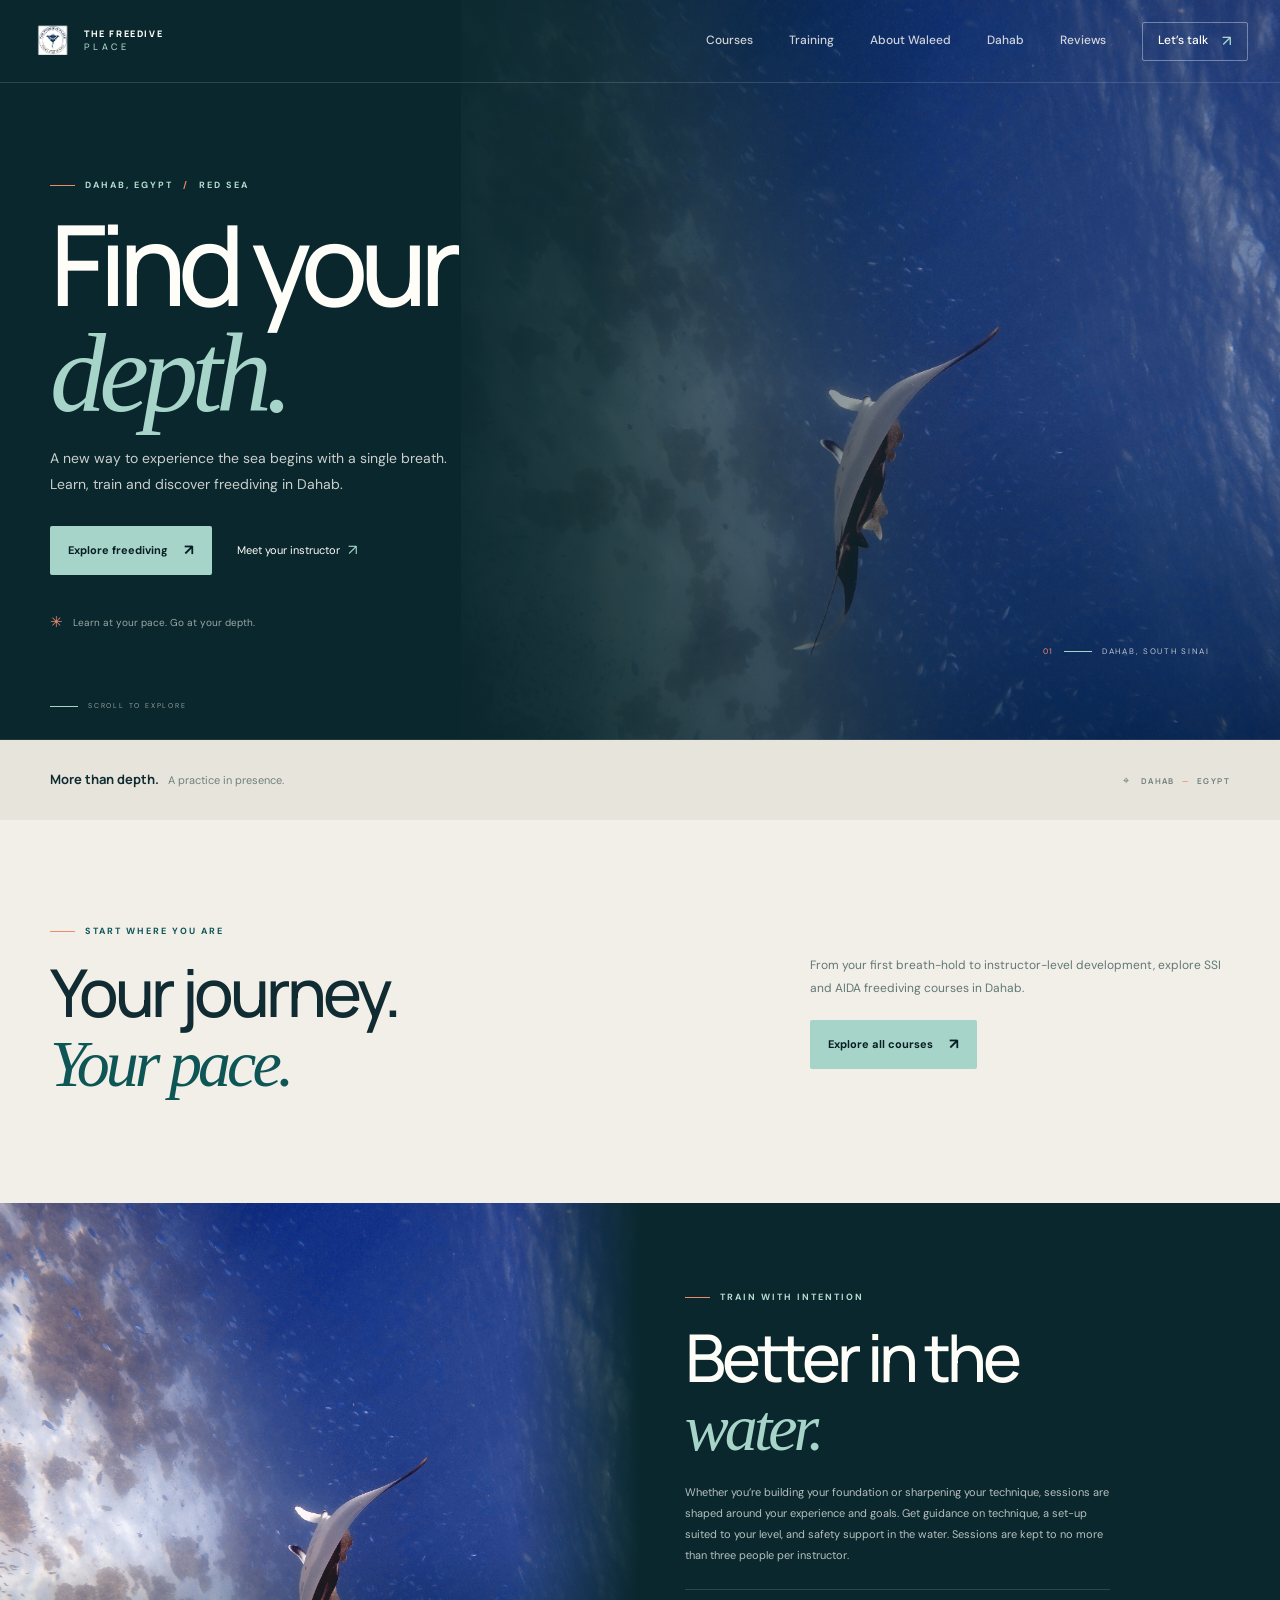
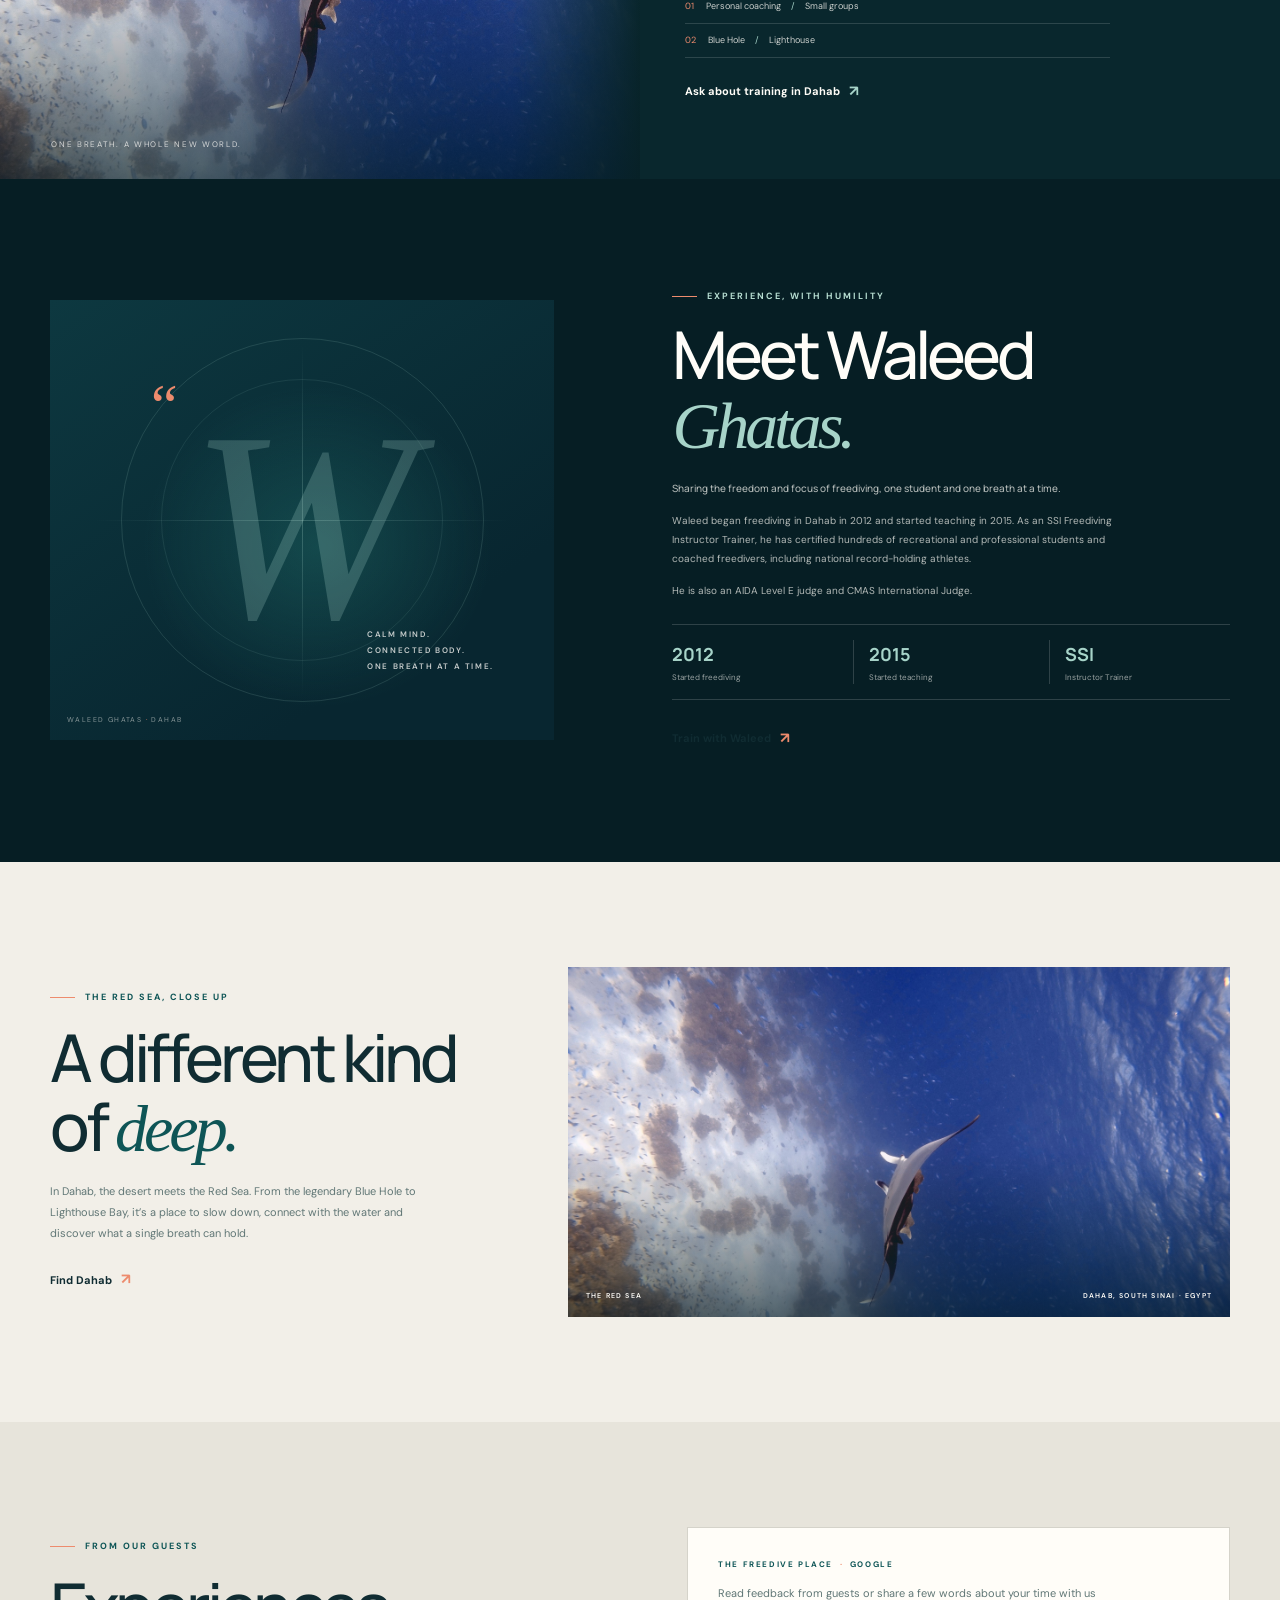
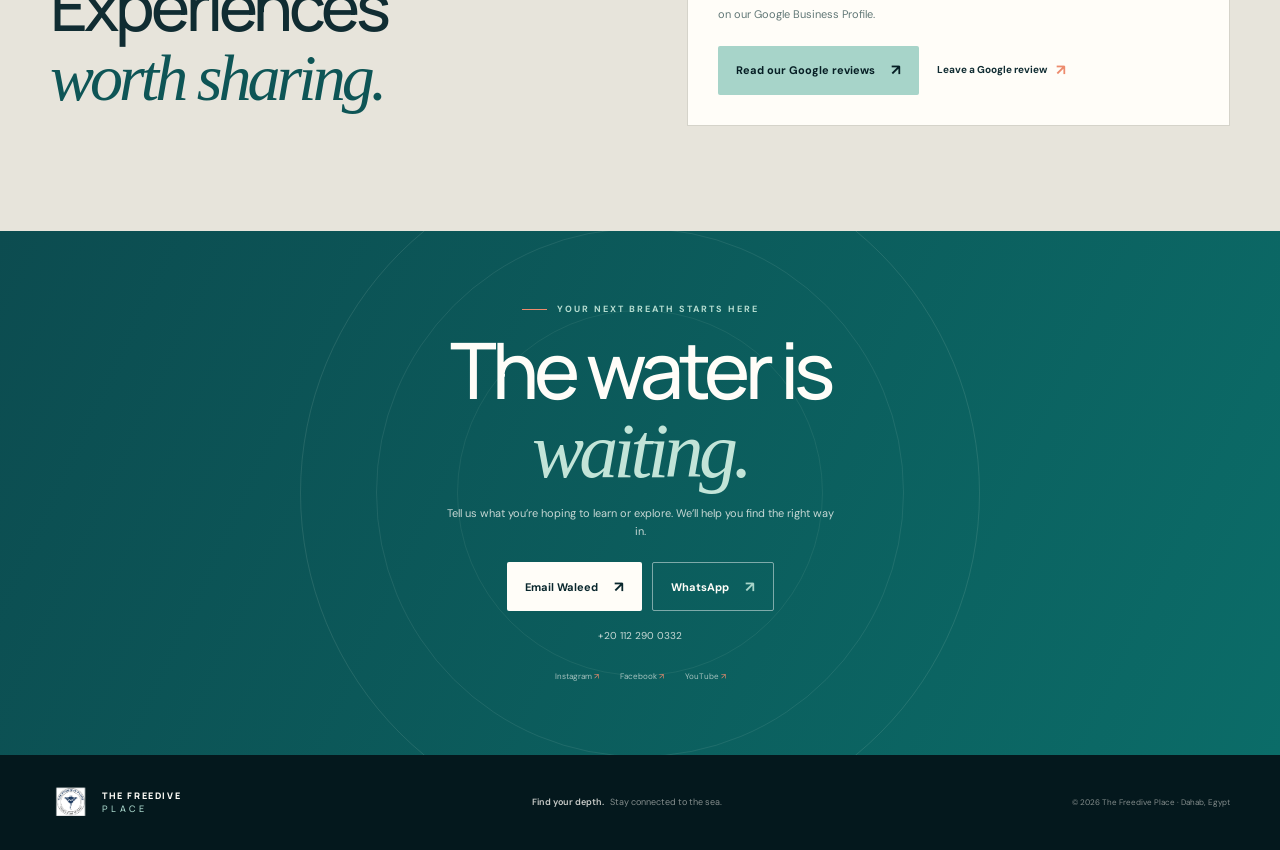
==== commit 958c9ea8: "Add dedicated courses page and authentic logo Co-authored-by: Copilot App <223556219+Copilot@users.n" ====
--- a/index.html
+++ b/index.html
@@ -50,8 +50,8 @@
 
     <header class="site-header">
       <div class="header-inner">
-        <a class="brand" href="#home" aria-label="The Freedive Place home">
-          <img class="brand-logo" src="favicon.svg" alt="The Freedive Place logo">
+        <a class="brand" href="#home" aria-label="The Freedive Place home" title="The Freedive Place">
+          <img class="brand-logo" src="assets/freedive-place-logo.png" alt="The Freedive Place logo" width="56" height="56">
           <span class="brand-name">THE FREEDIVE<br><span>PLACE</span></span>
         </a>
         <button class="menu-toggle" type="button" aria-label="Open navigation menu" aria-expanded="false" aria-controls="site-navigation">
@@ -202,8 +202,8 @@
 
     <footer class="site-footer">
       <div class="page-width footer-inner">
-        <a class="brand" href="#home" aria-label="The Freedive Place home">
-          <img class="brand-logo" src="favicon.svg" alt="">
+        <a class="brand" href="#home" aria-label="The Freedive Place home" title="The Freedive Place">
+          <img class="brand-logo" src="assets/freedive-place-logo.png" alt="The Freedive Place logo" width="56" height="56">
           <span class="brand-name">THE FREEDIVE<br><span>PLACE</span></span>
         </a>
         <p>Find your depth. <span>Stay connected to the sea.</span></p>
--- a/styles.css
+++ b/styles.css
@@ -36,7 +36,7 @@
 .site-header { position: absolute; z-index: 10; inset: 0 0 auto; color: var(--white); border-bottom: 1px solid rgb(255 255 255 / 14%); }
 .header-inner { width: min(1320px, calc(100% - 64px)); height: 82px; margin-inline: auto; display: flex; align-items: center; justify-content: space-between; }
 .brand { display: inline-flex; align-items: center; gap: 10px; }
-.brand-logo { width: 38px; height: 38px; display: block; flex: none; }
+.brand-logo { width: clamp(42px, 3vw, 56px); height: auto; display: block; flex: none; object-fit: contain; }
 .brand-name { color: var(--white); font-family: Manrope, sans-serif; font-size: 9px; font-weight: 800; letter-spacing: 1.6px; line-height: 1.4; }
 .brand-name span { color: var(--teal); font-weight: 500; letter-spacing: 3.3px; }
 .site-nav { display: flex; align-items: center; gap: 36px; font-size: 12px; font-weight: 500; }
@@ -116,6 +116,7 @@
 .offering-actions { margin-top: 12px; display: flex; flex-wrap: wrap; gap: 12px 20px; }
 .offering-actions .text-link { font-size: 10px; }
 .offering-card-featured .text-link { color: var(--white); }
+.course-note { margin: 0 0 18px; color: var(--muted); font-size: 10px; font-weight: 600; line-height: 1.8; }
 .course-alternative { margin: 22px 0 0; color: var(--muted); font-size: 10px; line-height: 1.8; }
 .course-contact { padding-block: 70px; background: var(--night); color: var(--white); }
 .course-contact-inner { display: flex; align-items: center; justify-content: space-between; gap: 48px; }
